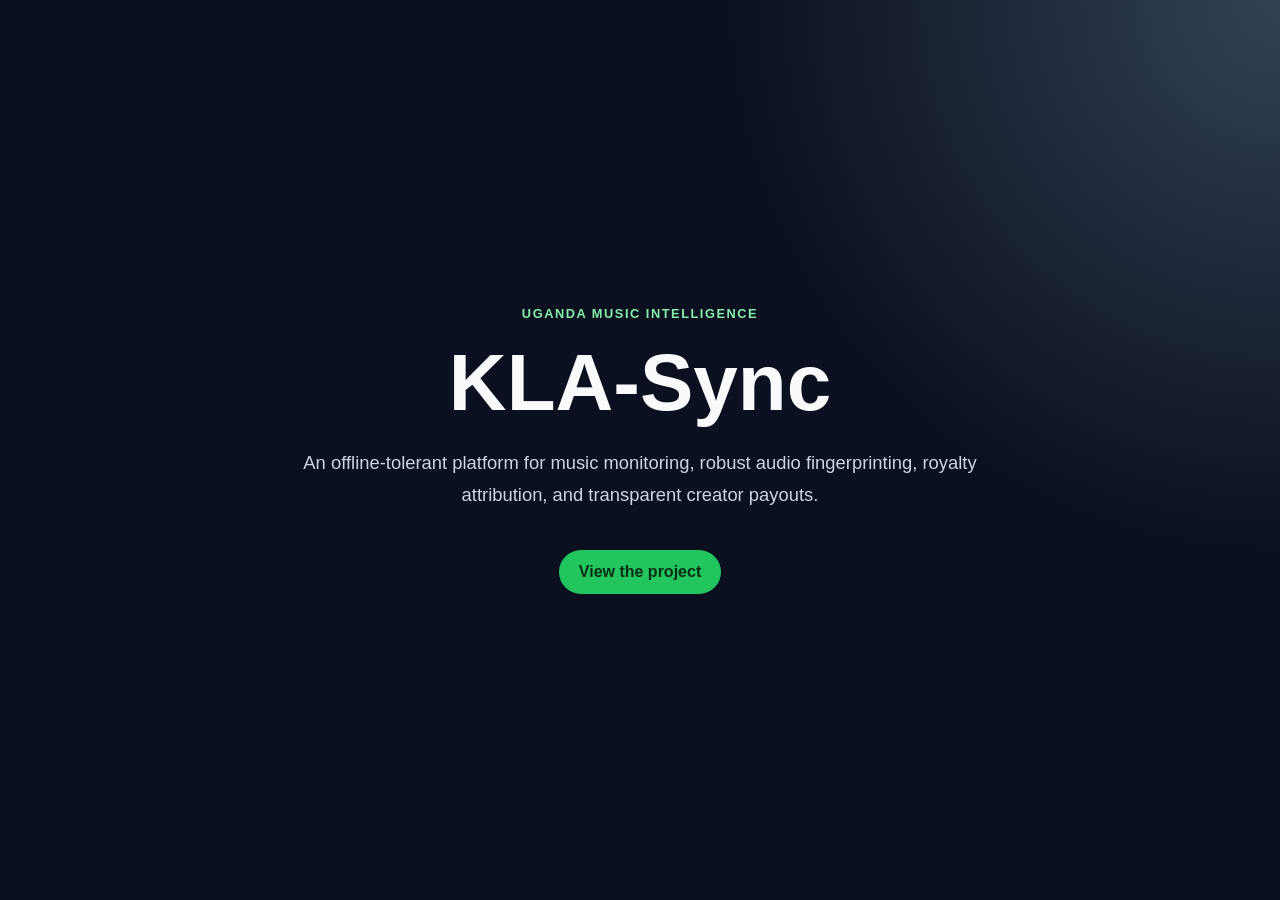
==== index.html @ d47ddc58 "Add initial HTML structure for KLA-Sync project" ====
<!doctype html>
<html lang="en">
<head>
  <meta charset="UTF-8" />
  <meta name="viewport" content="width=device-width, initial-scale=1.0" />
  <title>KLA-Sync — Uganda Music Monitoring</title>
  <style>
    :root {
      color-scheme: dark;
      font-family: Arial, sans-serif;
      background: #0b1020;
      color: #f8fafc;
    }

    body {
      margin: 0;
      min-height: 100vh;
      display: grid;
      place-items: center;
      background:
        radial-gradient(circle at top right, #334155 0, transparent 35%),
        #0b1020;
    }

    main {
      max-width: 760px;
      padding: 48px 28px;
      text-align: center;
    }

    .tag {
      color: #86efac;
      font-size: 0.8rem;
      font-weight: 700;
      letter-spacing: 0.12em;
      text-transform: uppercase;
    }

    h1 {
      margin: 16px 0;
      font-size: clamp(2.5rem, 9vw, 5rem);
    }

    p {
      color: #cbd5e1;
      font-size: 1.15rem;
      line-height: 1.7;
    }

    a {
      display: inline-block;
      margin-top: 22px;
      padding: 13px 20px;
      border-radius: 999px;
      background: #22c55e;
      color: #052e16;
      font-weight: 700;
      text-decoration: none;
    }
  </style>
</head>
<body>
  <main>
    <div class="tag">Uganda music intelligence</div>
    <h1>KLA-Sync</h1>
    <p>
      An offline-tolerant platform for music monitoring, robust audio
      fingerprinting, royalty attribution, and transparent creator payouts.
    </p>
    <a href="https://github.com/mikeo-ne/ugsync">View the project</a>
  </main>
</body>
</html>
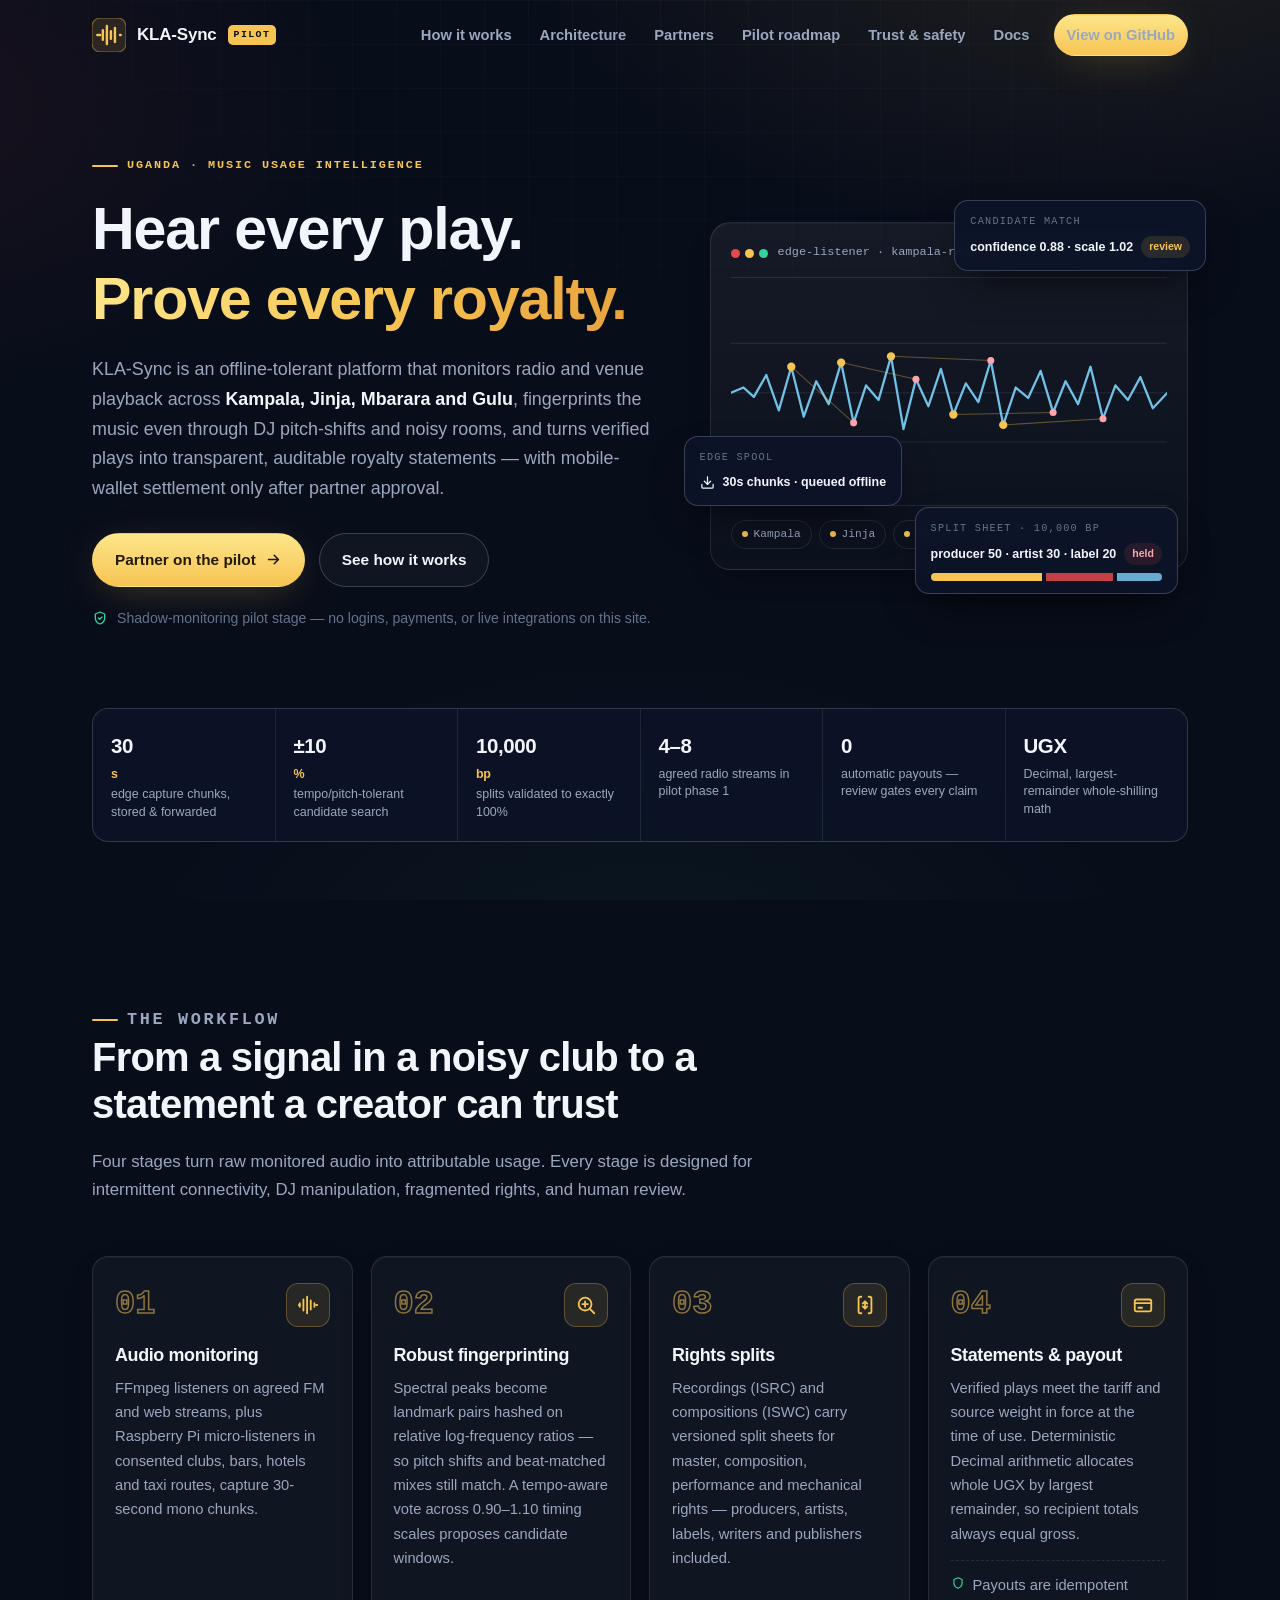
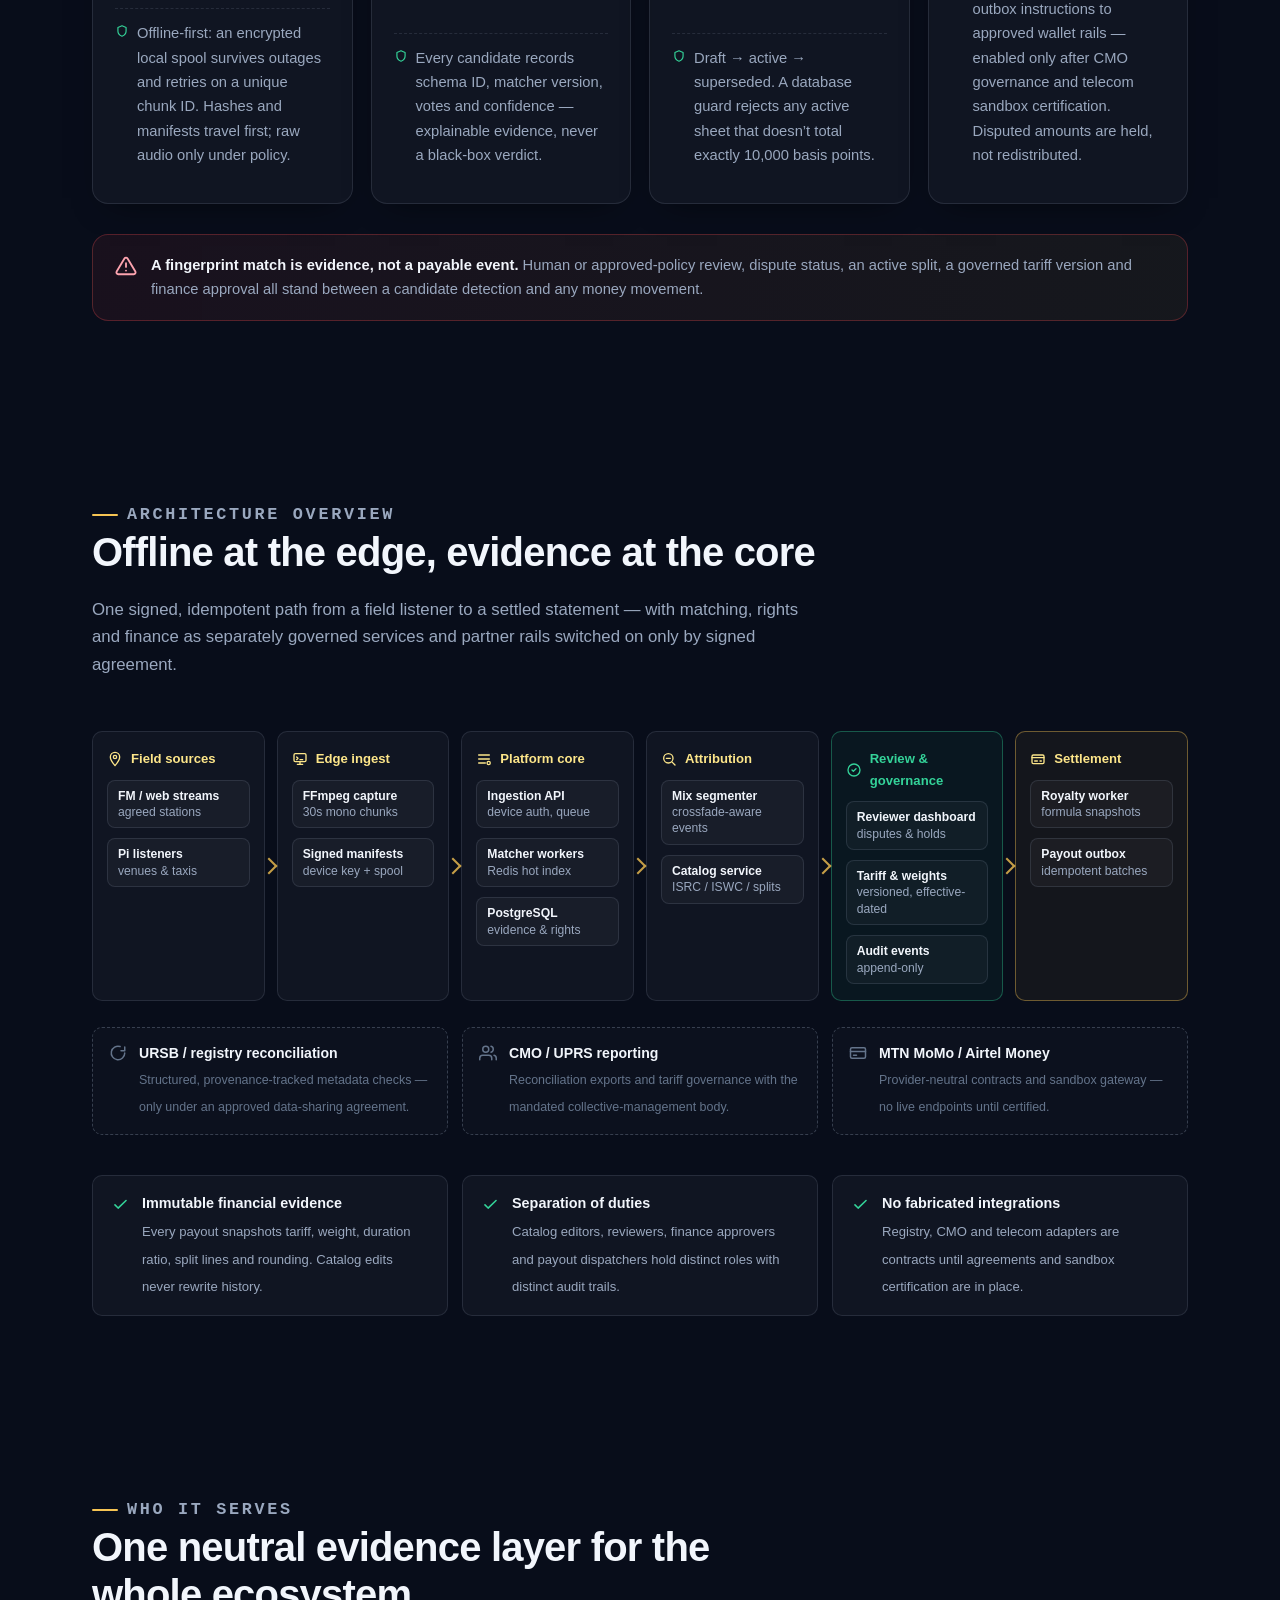
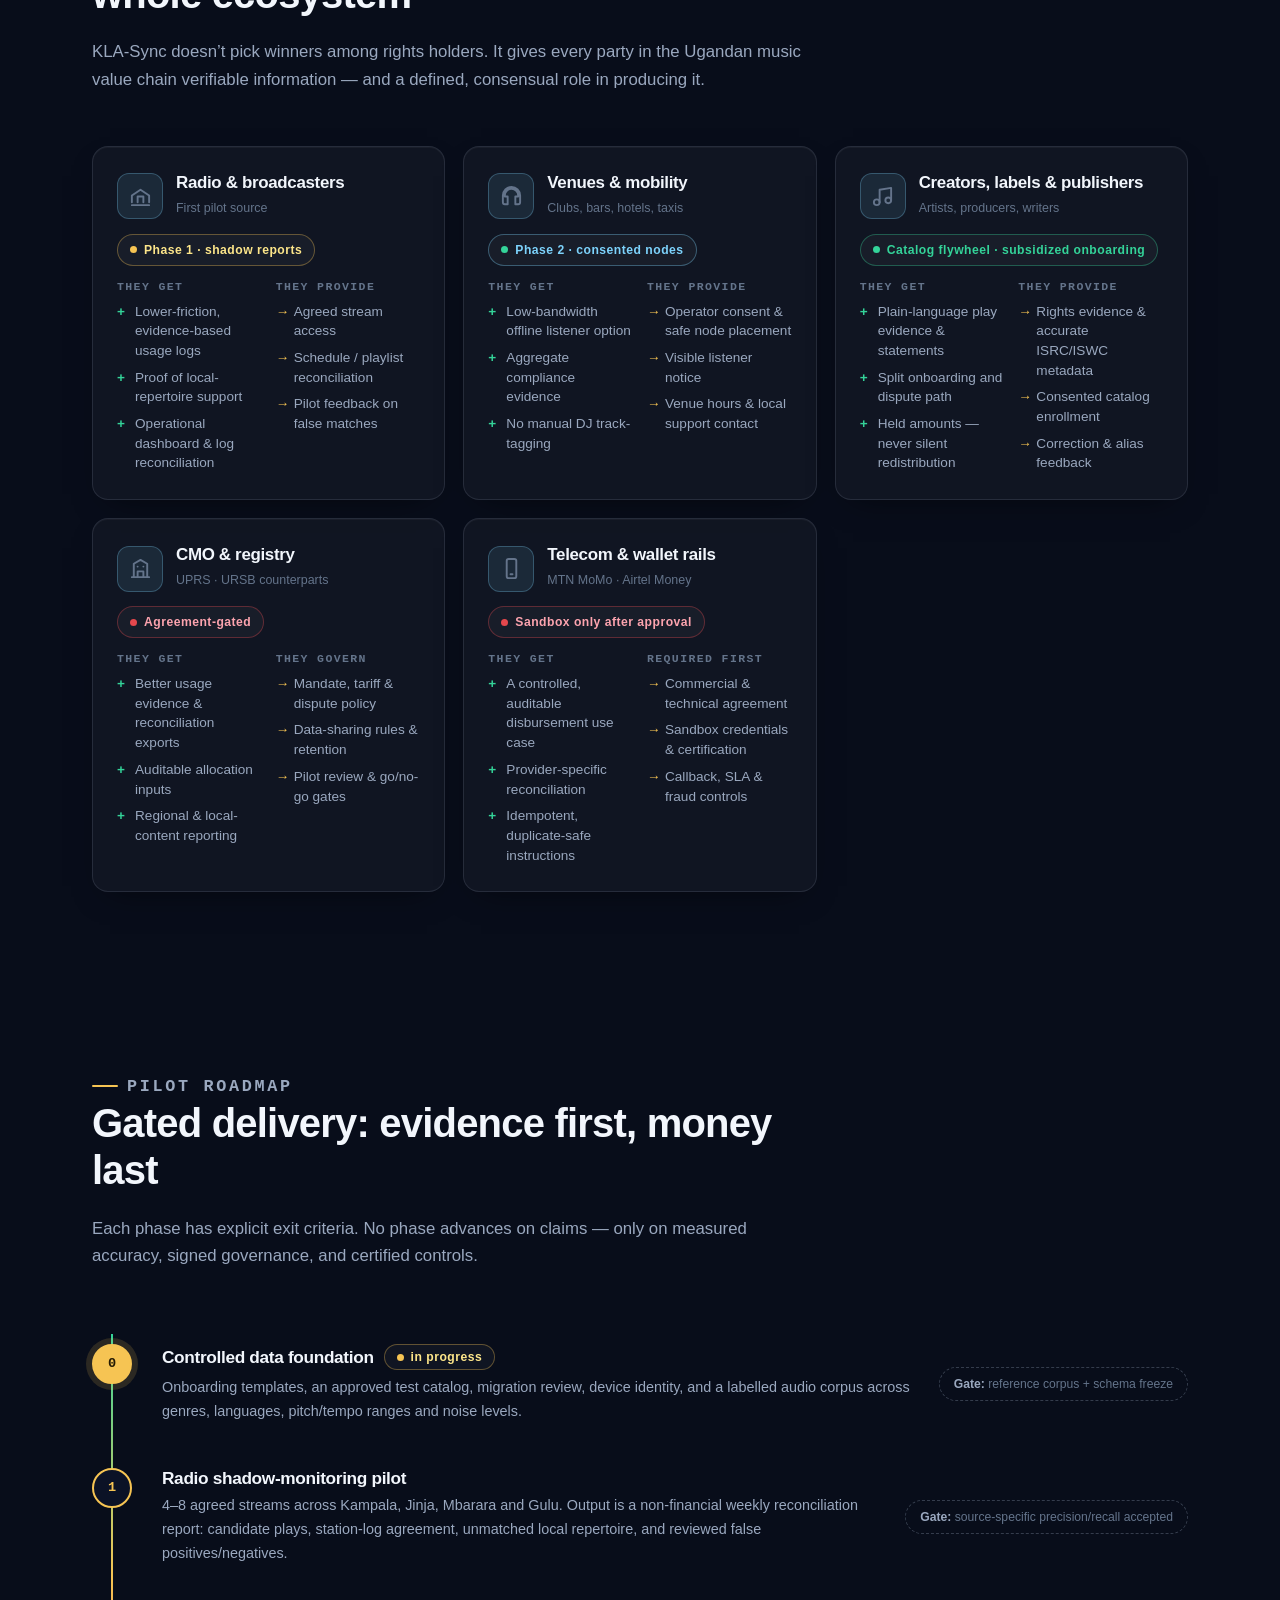
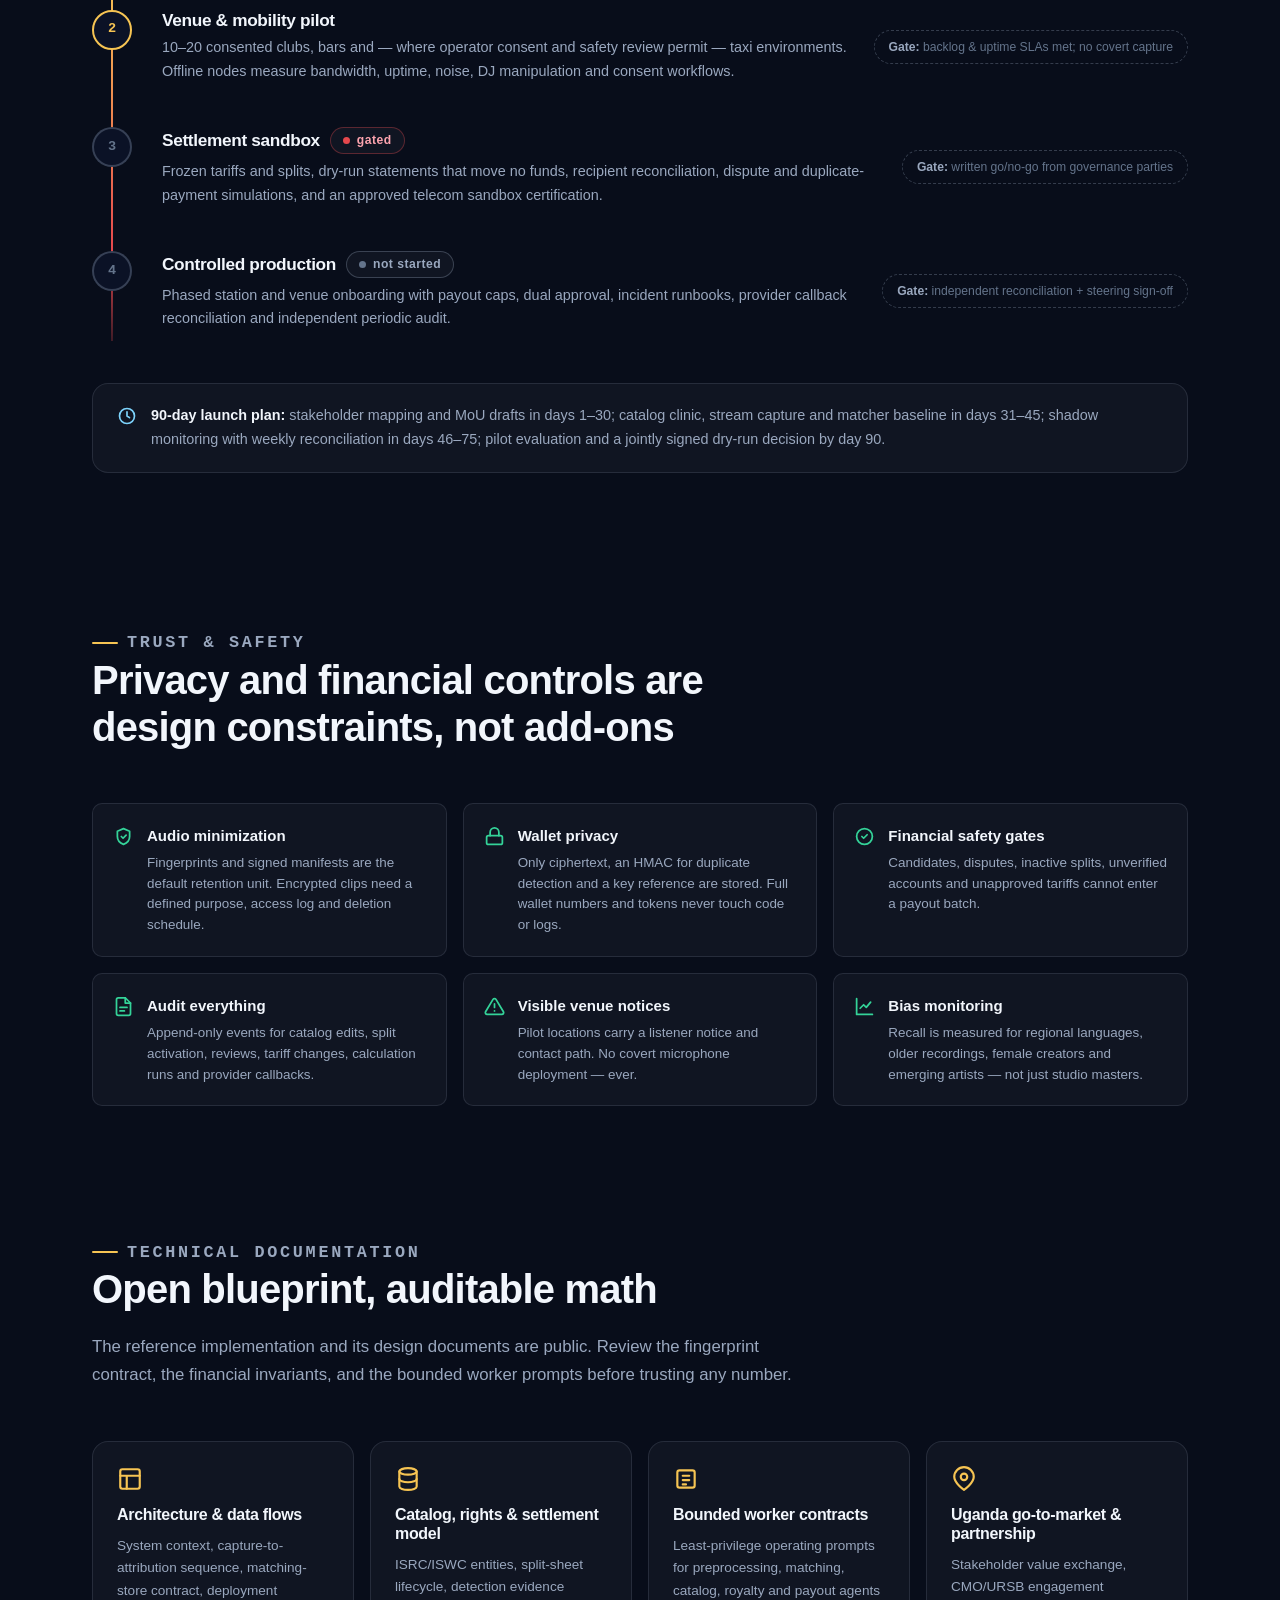
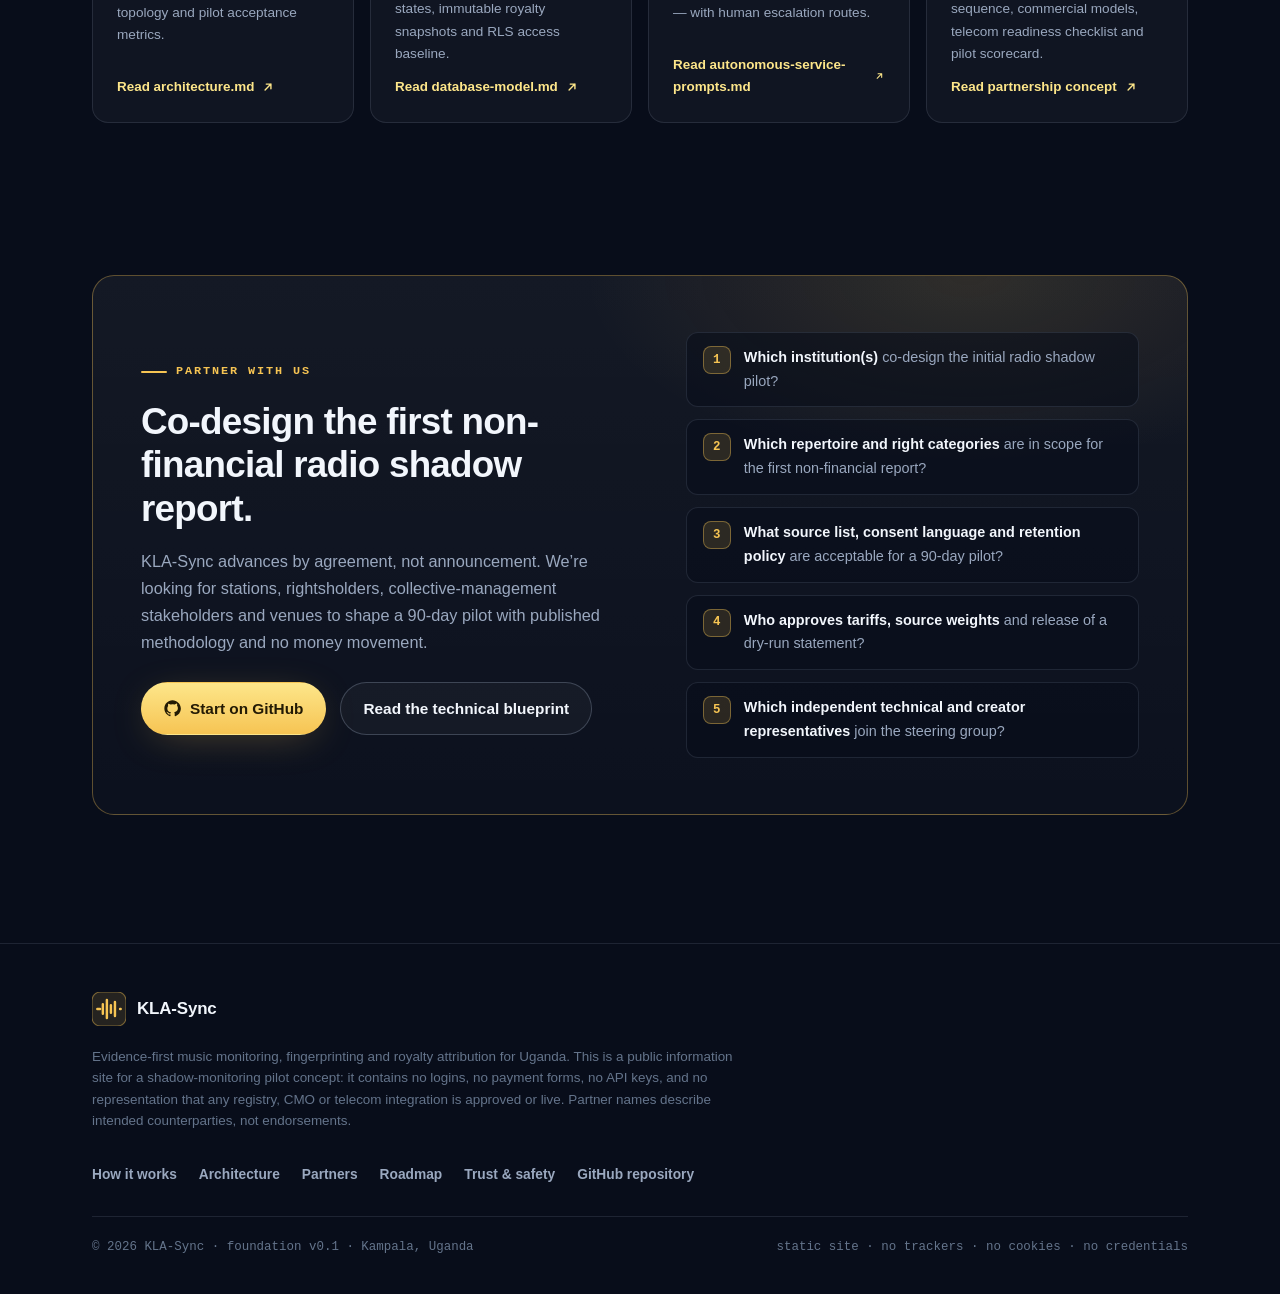
==== commit 6b571c49: "feat(site): polished KLA-Sync public landing site + hardened Pages workflow - Full responsive static" ====
--- a/index.html
+++ b/index.html
@@ -3,71 +3,847 @@
 <head>
   <meta charset="UTF-8" />
   <meta name="viewport" content="width=device-width, initial-scale=1.0" />
-  <title>KLA-Sync — Uganda Music Monitoring</title>
-  <style>
-    :root {
-      color-scheme: dark;
-      font-family: Arial, sans-serif;
-      background: #0b1020;
-      color: #f8fafc;
-    }
-
-    body {
-      margin: 0;
-      min-height: 100vh;
-      display: grid;
-      place-items: center;
-      background:
-        radial-gradient(circle at top right, #334155 0, transparent 35%),
-        #0b1020;
-    }
-
-    main {
-      max-width: 760px;
-      padding: 48px 28px;
-      text-align: center;
-    }
-
-    .tag {
-      color: #86efac;
-      font-size: 0.8rem;
-      font-weight: 700;
-      letter-spacing: 0.12em;
-      text-transform: uppercase;
-    }
-
-    h1 {
-      margin: 16px 0;
-      font-size: clamp(2.5rem, 9vw, 5rem);
-    }
-
-    p {
-      color: #cbd5e1;
-      font-size: 1.15rem;
-      line-height: 1.7;
-    }
-
-    a {
-      display: inline-block;
-      margin-top: 22px;
-      padding: 13px 20px;
-      border-radius: 999px;
-      background: #22c55e;
-      color: #052e16;
-      font-weight: 700;
-      text-decoration: none;
-    }
-  </style>
+  <title>KLA-Sync — Evidence-first music monitoring & royalty attribution for Uganda</title>
+  <meta
+    name="description"
+    content="KLA-Sync turns monitored radio and venue playback in Uganda into auditable evidence: robust audio fingerprinting, reviewed match decisions, versioned rights splits, and transparent royalty statements. Shadow-monitoring pilot stage — no automatic payouts."
+  />
+  <meta name="theme-color" content="#080d1a" />
+
+  <!-- Open Graph -->
+  <meta property="og:type" content="website" />
+  <meta property="og:title" content="KLA-Sync — Evidence-first music monitoring for Uganda" />
+  <meta
+    property="og:description"
+    content="Offline-tolerant audio monitoring, robust fingerprinting, rights splits, and auditable royalty statements — built for Kampala, Jinja, Mbarara and Gulu."
+  />
+  <meta property="og:locale" content="en_UG" />
+  <meta name="twitter:card" content="summary_large_image" />
+
+  <link rel="stylesheet" href="assets/css/styles.css" />
+  <link
+    rel="icon"
+    href="data:image/svg+xml,%3Csvg xmlns='http://www.w3.org/2000/svg' viewBox='0 0 32 32'%3E%3Crect width='32' height='32' rx='7' fill='%23080d1a'/%3E%3Cpath d='M5 16h3M10 11v10M14 7v18M18 12v8M22 9v14M27 16h0' stroke='%23f6c453' stroke-width='2.4' stroke-linecap='round'/%3E%3C/svg%3E"
+  />
 </head>
 <body>
-  <main>
-    <div class="tag">Uganda music intelligence</div>
-    <h1>KLA-Sync</h1>
-    <p>
-      An offline-tolerant platform for music monitoring, robust audio
-      fingerprinting, royalty attribution, and transparent creator payouts.
-    </p>
-    <a href="https://github.com/mikeo-ne/ugsync">View the project</a>
+
+  <!-- ============================== NAV ============================== -->
+  <header class="nav" id="topnav">
+    <div class="nav-inner">
+      <a class="brand" href="#top" aria-label="KLA-Sync home">
+        <svg class="brand-mark" viewBox="0 0 32 32" aria-hidden="true">
+          <rect width="32" height="32" rx="8" fill="rgba(246,196,83,0.12)" stroke="rgba(246,196,83,0.45)" />
+          <path d="M5 16h2.6M10.2 11.5v9M14 7.5v17M17.8 12.5v7M21.6 9.5v13M26.4 16h.6"
+                stroke="#f6c453" stroke-width="2.3" stroke-linecap="round" fill="none" />
+        </svg>
+        KLA-Sync
+        <span class="brand-tag">pilot</span>
+      </a>
+
+      <nav class="nav-links" id="navLinks" aria-label="Primary">
+        <a href="#how-it-works">How it works</a>
+        <a href="#architecture">Architecture</a>
+        <a href="#stakeholders">Partners</a>
+        <a href="#roadmap">Pilot roadmap</a>
+        <a href="#trust">Trust &amp; safety</a>
+        <a href="#docs">Docs</a>
+        <a class="btn btn-primary btn-sm nav-cta"
+           href="https://github.com/mikeo-ne/ugsync"
+           target="_blank" rel="noopener">View on GitHub</a>
+      </nav>
+
+      <button class="nav-toggle" id="navToggle" aria-label="Toggle menu" aria-expanded="false" aria-controls="navLinks">
+        <svg viewBox="0 0 24 24" fill="none" stroke="currentColor" stroke-width="2" stroke-linecap="round">
+          <path d="M4 7h16M4 12h16M4 17h16" />
+        </svg>
+      </button>
+    </div>
+  </header>
+
+  <main id="top">
+
+    <!-- ============================== HERO ============================== -->
+    <section class="hero">
+      <div class="wrap">
+        <div class="hero-grid">
+          <div>
+            <p class="eyebrow reveal">Uganda · Music usage intelligence</p>
+            <h1 class="reveal" data-delay="1">
+              Hear every play.<br />
+              <span class="accent">Prove every royalty.</span>
+            </h1>
+            <p class="hero-lede reveal" data-delay="2">
+              KLA-Sync is an offline-tolerant platform that monitors radio and
+              venue playback across <strong>Kampala, Jinja, Mbarara and Gulu</strong>,
+              fingerprints the music even through DJ pitch-shifts and noisy rooms,
+              and turns verified plays into transparent, auditable royalty
+              statements — with mobile-wallet settlement only after partner
+              approval.
+            </p>
+            <div class="hero-actions reveal" data-delay="3">
+              <a class="btn btn-primary" href="#partnership">
+                Partner on the pilot
+                <svg viewBox="0 0 24 24" fill="none" stroke="currentColor" stroke-width="2.2" stroke-linecap="round" stroke-linejoin="round"><path d="M5 12h14M13 6l6 6-6 6"/></svg>
+              </a>
+              <a class="btn btn-ghost" href="#how-it-works">See how it works</a>
+            </div>
+            <p class="hero-note reveal" data-delay="4">
+              <svg viewBox="0 0 24 24" fill="none" stroke="currentColor" stroke-width="2" stroke-linecap="round" stroke-linejoin="round"><path d="M12 3l7 3v6c0 4.4-3 7.5-7 9-4-1.5-7-4.6-7-9V6l7-3z"/><path d="M9.5 12l2 2 3.5-3.5"/></svg>
+              Shadow-monitoring pilot stage — no logins, payments, or live
+              integrations on this site.
+            </p>
+          </div>
+
+          <div class="hero-visual reveal" data-delay="2">
+            <div class="visual-panel">
+              <div class="visual-head">
+                <span class="dots"><i></i><i></i><i></i></span>
+                <span>edge-listener · kampala-radio-01</span>
+                <span class="live">listening</span>
+              </div>
+
+              <svg class="waveform" viewBox="0 0 420 190" role="img"
+                   aria-label="Audio waveform with fingerprint landmark pairs">
+                <!-- grid -->
+                <path class="grid-line" d="M0 47.5H420M0 95H420M0 142.5H420" />
+                <!-- waveform -->
+                <path class="wave"
+                  d="M0 95 L12 90 L22 99 L34 78 L46 112 L58 70 L70 118 L82 84 L94 106 L106 66 L118 124 L130 88 L142 102 L154 60 L166 130 L178 82 L190 108 L202 72 L214 116 L226 86 L238 104 L250 64 L262 126 L274 90 L286 100 L298 74 L310 114 L322 84 L334 106 L346 70 L358 120 L370 88 L382 102 L394 80 L406 110 L420 95" />
+                <!-- landmark links -->
+                <path class="landmark-line" d="M58 70 L118 124" />
+                <path class="landmark-line" d="M106 66 L178 82" />
+                <path class="landmark-line" d="M154 60 L250 64" />
+                <path class="landmark-line" d="M214 116 L310 114" />
+                <path class="landmark-line" d="M262 126 L358 120" />
+                <!-- anchors (yellow) & targets (red) -->
+                <circle class="anchor" cx="58" cy="70" r="4" />
+                <circle class="target" cx="118" cy="124" r="3.4" />
+                <circle class="anchor" cx="106" cy="66" r="4" />
+                <circle class="target" cx="178" cy="82" r="3.4" />
+                <circle class="anchor" cx="154" cy="60" r="4" />
+                <circle class="target" cx="250" cy="64" r="3.4" />
+                <circle class="anchor" cx="214" cy="116" r="4" />
+                <circle class="target" cx="310" cy="114" r="3.4" />
+                <circle class="anchor" cx="262" cy="126" r="4" />
+                <circle class="target" cx="358" cy="120" r="3.4" />
+              </svg>
+
+              <div class="visual-cities">
+                <span class="city-chip">Kampala</span>
+                <span class="city-chip">Jinja</span>
+                <span class="city-chip">Mbarara</span>
+                <span class="city-chip">Gulu</span>
+              </div>
+            </div>
+
+            <div class="float-card fc-1">
+              <div class="fc-label">Candidate match</div>
+              <div class="fc-row">
+                confidence 0.88 · scale 1.02
+                <span class="fc-status candidate">review</span>
+              </div>
+            </div>
+
+            <div class="float-card fc-2">
+              <div class="fc-label">Edge spool</div>
+              <div class="fc-row">
+                <svg width="15" height="15" viewBox="0 0 24 24" fill="none" stroke="currentColor" stroke-width="2" stroke-linecap="round" stroke-linejoin="round"><path d="M21 15v4a2 2 0 0 1-2 2H5a2 2 0 0 1-2-2v-4"/><path d="M7 10l5 5 5-5"/><path d="M12 15V3"/></svg>
+                30s chunks · queued offline
+              </div>
+            </div>
+
+            <div class="float-card fc-3">
+              <div class="fc-label">Split sheet · 10,000 bp</div>
+              <div class="fc-row">
+                producer 50 · artist 30 · label 20
+                <span class="fc-status held">held</span>
+              </div>
+              <div class="fc-split-bars"><i></i><i></i><i></i></div>
+            </div>
+          </div>
+        </div>
+
+        <div class="stats reveal">
+          <div class="stat"><b>30<span class="unit">s</span></b><span>edge capture chunks, stored &amp; forwarded</span></div>
+          <div class="stat"><b>±10<span class="unit">%</span></b><span>tempo/pitch-tolerant candidate search</span></div>
+          <div class="stat"><b>10,000<span class="unit">bp</span></b><span>splits validated to exactly 100%</span></div>
+          <div class="stat"><b>4–8</b><span>agreed radio streams in pilot phase 1</span></div>
+          <div class="stat"><b>0</b><span>automatic payouts — review gates every claim</span></div>
+          <div class="stat"><b>UGX</b><span>Decimal, largest-remainder whole-shilling math</span></div>
+        </div>
+      </div>
+    </section>
+
+    <!-- ============================== HOW IT WORKS ============================== -->
+    <section id="how-it-works">
+      <div class="wrap">
+        <div class="section-head reveal">
+          <p class="eyebrow">The workflow</p>
+          <h2>From a signal in a noisy club to a statement a creator can trust</h2>
+          <p>
+            Four stages turn raw monitored audio into attributable usage. Every
+            stage is designed for intermittent connectivity, DJ manipulation,
+            fragmented rights, and human review.
+          </p>
+        </div>
+
+        <div class="steps">
+          <article class="step-card reveal">
+            <div class="step-top">
+              <span class="step-num">01</span>
+              <span class="step-icon">
+                <svg viewBox="0 0 24 24" fill="none" stroke="currentColor" stroke-width="2" stroke-linecap="round" stroke-linejoin="round"><path d="M3 10v4M7 6v12M11 3v18M15 7v10M19 10v4M22 12h-1"/><path d="M2 12h1"/></svg>
+              </span>
+            </div>
+            <h3>Audio monitoring</h3>
+            <p>
+              FFmpeg listeners on agreed FM and web streams, plus Raspberry Pi
+              micro-listeners in consented clubs, bars, hotels and taxi routes,
+              capture 30-second mono chunks.
+            </p>
+            <p class="step-guard">
+              <svg viewBox="0 0 24 24" fill="none" stroke="currentColor" stroke-width="2" stroke-linecap="round" stroke-linejoin="round"><path d="M12 3l7 3v6c0 4.4-3 7.5-7 9-4-1.5-7-4.6-7-9V6l7-3z"/></svg>
+              Offline-first: an encrypted local spool survives outages and
+              retries on a unique chunk ID. Hashes and manifests travel first;
+              raw audio only under policy.
+            </p>
+          </article>
+
+          <article class="step-card reveal" data-delay="1">
+            <div class="step-top">
+              <span class="step-num">02</span>
+              <span class="step-icon">
+                <svg viewBox="0 0 24 24" fill="none" stroke="currentColor" stroke-width="2" stroke-linecap="round" stroke-linejoin="round"><circle cx="11" cy="11" r="7"/><path d="M21 21l-4.3-4.3"/><path d="M8 11h6M11 8v6"/></svg>
+              </span>
+            </div>
+            <h3>Robust fingerprinting</h3>
+            <p>
+              Spectral peaks become landmark pairs hashed on relative
+              log-frequency ratios — so pitch shifts and beat-matched mixes
+              still match. A tempo-aware vote across 0.90–1.10 timing scales
+              proposes candidate windows.
+            </p>
+            <p class="step-guard">
+              <svg viewBox="0 0 24 24" fill="none" stroke="currentColor" stroke-width="2" stroke-linecap="round" stroke-linejoin="round"><path d="M12 3l7 3v6c0 4.4-3 7.5-7 9-4-1.5-7-4.6-7-9V6l7-3z"/></svg>
+              Every candidate records schema ID, matcher version, votes and
+              confidence — explainable evidence, never a black-box verdict.
+            </p>
+          </article>
+
+          <article class="step-card reveal" data-delay="2">
+            <div class="step-top">
+              <span class="step-num">03</span>
+              <span class="step-icon">
+                <svg viewBox="0 0 24 24" fill="none" stroke="currentColor" stroke-width="2" stroke-linecap="round" stroke-linejoin="round"><path d="M8 3H7a2 2 0 0 0-2 2v14a2 2 0 0 0 2 2h1"/><path d="M16 3h1a2 2 0 0 1 2 2v14a2 2 0 0 1-2 2h-1"/><path d="M12 8v8M9.5 10.5l2.5-2.5 2.5 2.5M9.5 13.5l2.5 2.5 2.5-2.5"/></svg>
+              </span>
+            </div>
+            <h3>Rights splits</h3>
+            <p>
+              Recordings (ISRC) and compositions (ISWC) carry versioned split
+              sheets for master, composition, performance and mechanical rights —
+              producers, artists, labels, writers and publishers included.
+            </p>
+            <p class="step-guard">
+              <svg viewBox="0 0 24 24" fill="none" stroke="currentColor" stroke-width="2" stroke-linecap="round" stroke-linejoin="round"><path d="M12 3l7 3v6c0 4.4-3 7.5-7 9-4-1.5-7-4.6-7-9V6l7-3z"/></svg>
+              Draft → active → superseded. A database guard rejects any active
+              sheet that doesn’t total exactly 10,000 basis points.
+            </p>
+          </article>
+
+          <article class="step-card reveal" data-delay="3">
+            <div class="step-top">
+              <span class="step-num">04</span>
+              <span class="step-icon">
+                <svg viewBox="0 0 24 24" fill="none" stroke="currentColor" stroke-width="2" stroke-linecap="round" stroke-linejoin="round"><rect x="3" y="6" width="18" height="13" rx="2"/><path d="M3 10h18"/><path d="M7 15h4"/></svg>
+              </span>
+            </div>
+            <h3>Statements &amp; payout</h3>
+            <p>
+              Verified plays meet the tariff and source weight in force at the
+              time of use. Deterministic Decimal arithmetic allocates whole UGX
+              by largest remainder, so recipient totals always equal gross.
+            </p>
+            <p class="step-guard">
+              <svg viewBox="0 0 24 24" fill="none" stroke="currentColor" stroke-width="2" stroke-linecap="round" stroke-linejoin="round"><path d="M12 3l7 3v6c0 4.4-3 7.5-7 9-4-1.5-7-4.6-7-9V6l7-3z"/></svg>
+              Payouts are idempotent outbox instructions to approved wallet
+              rails — enabled only after CMO governance and telecom sandbox
+              certification. Disputed amounts are held, not redistributed.
+            </p>
+          </article>
+        </div>
+
+        <div class="evidence-banner reveal">
+          <svg viewBox="0 0 24 24" fill="none" stroke="currentColor" stroke-width="2" stroke-linecap="round" stroke-linejoin="round"><path d="M12 9v4M12 17h.01"/><path d="M10.3 3.9 1.8 18a2 2 0 0 0 1.7 3h17a2 2 0 0 0 1.7-3L13.7 3.9a2 2 0 0 0-3.4 0z"/></svg>
+          <p>
+            <strong>A fingerprint match is evidence, not a payable event.</strong>
+            Human or approved-policy review, dispute status, an active split,
+            a governed tariff version and finance approval all stand between a
+            candidate detection and any money movement.
+          </p>
+        </div>
+      </div>
+    </section>
+
+    <!-- ============================== ARCHITECTURE ============================== -->
+    <section id="architecture">
+      <div class="wrap">
+        <div class="section-head reveal">
+          <p class="eyebrow">Architecture overview</p>
+          <h2>Offline at the edge, evidence at the core</h2>
+          <p>
+            One signed, idempotent path from a field listener to a settled
+            statement — with matching, rights and finance as separately governed
+            services and partner rails switched on only by signed agreement.
+          </p>
+        </div>
+
+        <div class="arch-flow reveal">
+          <div class="arch-stage">
+            <div class="arch-stage-head">
+              <svg viewBox="0 0 24 24" fill="none" stroke="currentColor" stroke-width="2" stroke-linecap="round" stroke-linejoin="round"><path d="M12 2a7 7 0 0 0-7 7c0 5 7 13 7 13s7-8 7-13a7 7 0 0 0-7-7z"/><circle cx="12" cy="9" r="2.5"/></svg>
+              Field sources
+            </div>
+            <div class="arch-node"><strong>FM / web streams</strong><br />agreed stations</div>
+            <div class="arch-node"><strong>Pi listeners</strong><br />venues &amp; taxis</div>
+          </div>
+
+          <div class="arch-stage">
+            <div class="arch-stage-head">
+              <svg viewBox="0 0 24 24" fill="none" stroke="currentColor" stroke-width="2" stroke-linecap="round" stroke-linejoin="round"><rect x="3" y="4" width="18" height="12" rx="2"/><path d="M8 20h8M12 16v4"/><path d="M7 9l2 2-2 2M12 13h4"/></svg>
+              Edge ingest
+            </div>
+            <div class="arch-node"><strong>FFmpeg capture</strong><br />30s mono chunks</div>
+            <div class="arch-node"><strong>Signed manifests</strong><br />device key + spool</div>
+          </div>
+
+          <div class="arch-stage">
+            <div class="arch-stage-head">
+              <svg viewBox="0 0 24 24" fill="none" stroke="currentColor" stroke-width="2" stroke-linecap="round" stroke-linejoin="round"><path d="M4 6h16M4 12h16M4 18h10"/><circle cx="19" cy="18" r="2.4"/></svg>
+              Platform core
+            </div>
+            <div class="arch-node"><strong>Ingestion API</strong><br />device auth, queue</div>
+            <div class="arch-node"><strong>Matcher workers</strong><br />Redis hot index</div>
+            <div class="arch-node"><strong>PostgreSQL</strong><br />evidence &amp; rights</div>
+          </div>
+
+          <div class="arch-stage">
+            <div class="arch-stage-head">
+              <svg viewBox="0 0 24 24" fill="none" stroke="currentColor" stroke-width="2" stroke-linecap="round" stroke-linejoin="round"><path d="M21 21l-4.3-4.3"/><circle cx="11" cy="11" r="7"/><path d="M8 11h6"/></svg>
+              Attribution
+            </div>
+            <div class="arch-node"><strong>Mix segmenter</strong><br />crossfade-aware events</div>
+            <div class="arch-node"><strong>Catalog service</strong><br />ISRC / ISWC / splits</div>
+          </div>
+
+          <div class="arch-stage gate">
+            <div class="arch-stage-head">
+              <svg viewBox="0 0 24 24" fill="none" stroke="currentColor" stroke-width="2" stroke-linecap="round" stroke-linejoin="round"><path d="M9 12l2 2 4-4"/><circle cx="12" cy="12" r="9"/></svg>
+              Review &amp; governance
+            </div>
+            <div class="arch-node"><strong>Reviewer dashboard</strong><br />disputes &amp; holds</div>
+            <div class="arch-node"><strong>Tariff &amp; weights</strong><br />versioned, effective-dated</div>
+            <div class="arch-node"><strong>Audit events</strong><br />append-only</div>
+          </div>
+
+          <div class="arch-stage settle">
+            <div class="arch-stage-head">
+              <svg viewBox="0 0 24 24" fill="none" stroke="currentColor" stroke-width="2" stroke-linecap="round" stroke-linejoin="round"><rect x="3" y="6" width="18" height="13" rx="2"/><path d="M3 10h18"/><path d="M7 15h4M15 15h2"/></svg>
+              Settlement
+            </div>
+            <div class="arch-node"><strong>Royalty worker</strong><br />formula snapshots</div>
+            <div class="arch-node"><strong>Payout outbox</strong><br />idempotent batches</div>
+          </div>
+        </div>
+
+        <div class="arch-partners reveal">
+          <div class="partner-rail">
+            <svg viewBox="0 0 24 24" fill="none" stroke="currentColor" stroke-width="2" stroke-linecap="round" stroke-linejoin="round"><path d="M21 12a9 9 0 1 1-6.2-8.6"/><path d="M21 4v5h-5"/></svg>
+            <div>
+              <b>URSB / registry reconciliation</b>
+              <span>Structured, provenance-tracked metadata checks — only under an approved data-sharing agreement.</span>
+            </div>
+          </div>
+          <div class="partner-rail">
+            <svg viewBox="0 0 24 24" fill="none" stroke="currentColor" stroke-width="2" stroke-linecap="round" stroke-linejoin="round"><path d="M17 21v-2a4 4 0 0 0-4-4H5a4 4 0 0 0-4 4v2"/><circle cx="9" cy="7" r="4"/><path d="M23 21v-2a4 4 0 0 0-3-3.87M16 3.13a4 4 0 0 1 0 7.75"/></svg>
+            <div>
+              <b>CMO / UPRS reporting</b>
+              <span>Reconciliation exports and tariff governance with the mandated collective-management body.</span>
+            </div>
+          </div>
+          <div class="partner-rail">
+            <svg viewBox="0 0 24 24" fill="none" stroke="currentColor" stroke-width="2" stroke-linecap="round" stroke-linejoin="round"><rect x="2" y="5" width="20" height="14" rx="2"/><path d="M2 10h20"/><path d="M6 15h4"/></svg>
+            <div>
+              <b>MTN MoMo / Airtel Money</b>
+              <span>Provider-neutral contracts and sandbox gateway — no live endpoints until certified.</span>
+            </div>
+          </div>
+        </div>
+
+        <div class="principles reveal">
+          <div class="principle">
+            <svg viewBox="0 0 24 24" fill="none" stroke="currentColor" stroke-width="2" stroke-linecap="round" stroke-linejoin="round"><path d="M5 12.5l4 4L19 7"/></svg>
+            <div><b>Immutable financial evidence</b><span>Every payout snapshots tariff, weight, duration ratio, split lines and rounding. Catalog edits never rewrite history.</span></div>
+          </div>
+          <div class="principle">
+            <svg viewBox="0 0 24 24" fill="none" stroke="currentColor" stroke-width="2" stroke-linecap="round" stroke-linejoin="round"><path d="M5 12.5l4 4L19 7"/></svg>
+            <div><b>Separation of duties</b><span>Catalog editors, reviewers, finance approvers and payout dispatchers hold distinct roles with distinct audit trails.</span></div>
+          </div>
+          <div class="principle">
+            <svg viewBox="0 0 24 24" fill="none" stroke="currentColor" stroke-width="2" stroke-linecap="round" stroke-linejoin="round"><path d="M5 12.5l4 4L19 7"/></svg>
+            <div><b>No fabricated integrations</b><span>Registry, CMO and telecom adapters are contracts until agreements and sandbox certification are in place.</span></div>
+          </div>
+        </div>
+      </div>
+    </section>
+
+    <!-- ============================== STAKEHOLDERS ============================== -->
+    <section id="stakeholders">
+      <div class="wrap">
+        <div class="section-head reveal">
+          <p class="eyebrow">Who it serves</p>
+          <h2>One neutral evidence layer for the whole ecosystem</h2>
+          <p>
+            KLA-Sync doesn’t pick winners among rights holders. It gives every
+            party in the Ugandan music value chain verifiable information — and a
+            defined, consensual role in producing it.
+          </p>
+        </div>
+
+        <div class="stake-grid">
+          <article class="stake-card reveal">
+            <div class="stake-head">
+              <span class="stake-icon">
+                <svg viewBox="0 0 24 24" fill="none" stroke="currentColor" stroke-width="2" stroke-linecap="round" stroke-linejoin="round"><path d="M3 18v-7l9-6 9 6v7"/><path d="M9 18v-6h6v6"/><path d="M3 21h18"/></svg>
+              </span>
+              <div>
+                <h3>Radio &amp; broadcasters</h3>
+                <span>First pilot source</span>
+              </div>
+            </div>
+            <span class="badge amber"><span class="dot"></span>Phase 1 · shadow reports</span>
+            <div class="stake-cols">
+              <div class="stake-col gets">
+                <h4>They get</h4>
+                <ul>
+                  <li>Lower-friction, evidence-based usage logs</li>
+                  <li>Proof of local-repertoire support</li>
+                  <li>Operational dashboard &amp; log reconciliation</li>
+                </ul>
+              </div>
+              <div class="stake-col gives">
+                <h4>They provide</h4>
+                <ul>
+                  <li>Agreed stream access</li>
+                  <li>Schedule / playlist reconciliation</li>
+                  <li>Pilot feedback on false matches</li>
+                </ul>
+              </div>
+            </div>
+          </article>
+
+          <article class="stake-card reveal" data-delay="1">
+            <div class="stake-head">
+              <span class="stake-icon">
+                <svg viewBox="0 0 24 24" fill="none" stroke="currentColor" stroke-width="2" stroke-linecap="round" stroke-linejoin="round"><path d="M12 2a9 9 0 0 0-9 9v7a2 2 0 0 0 2 2h3v-8H5v-1a7 7 0 0 1 14 0v1h-3v8h3a2 2 0 0 0 2-2v-7a9 9 0 0 0-9-9z"/></svg>
+              </span>
+              <div>
+                <h3>Venues &amp; mobility</h3>
+                <span>Clubs, bars, hotels, taxis</span>
+              </div>
+            </div>
+            <span class="badge sky"><span class="dot"></span>Phase 2 · consented nodes</span>
+            <div class="stake-cols">
+              <div class="stake-col gets">
+                <h4>They get</h4>
+                <ul>
+                  <li>Low-bandwidth offline listener option</li>
+                  <li>Aggregate compliance evidence</li>
+                  <li>No manual DJ track-tagging</li>
+                </ul>
+              </div>
+              <div class="stake-col gives">
+                <h4>They provide</h4>
+                <ul>
+                  <li>Operator consent &amp; safe node placement</li>
+                  <li>Visible listener notice</li>
+                  <li>Venue hours &amp; local support contact</li>
+                </ul>
+              </div>
+            </div>
+          </article>
+
+          <article class="stake-card reveal" data-delay="2">
+            <div class="stake-head">
+              <span class="stake-icon">
+                <svg viewBox="0 0 24 24" fill="none" stroke="currentColor" stroke-width="2" stroke-linecap="round" stroke-linejoin="round"><path d="M9 18V5l12-2v13"/><circle cx="6" cy="18" r="3"/><circle cx="18" cy="16" r="3"/></svg>
+              </span>
+              <div>
+                <h3>Creators, labels &amp; publishers</h3>
+                <span>Artists, producers, writers</span>
+              </div>
+            </div>
+            <span class="badge green"><span class="dot"></span>Catalog flywheel · subsidized onboarding</span>
+            <div class="stake-cols">
+              <div class="stake-col gets">
+                <h4>They get</h4>
+                <ul>
+                  <li>Plain-language play evidence &amp; statements</li>
+                  <li>Split onboarding and dispute path</li>
+                  <li>Held amounts — never silent redistribution</li>
+                </ul>
+              </div>
+              <div class="stake-col gives">
+                <h4>They provide</h4>
+                <ul>
+                  <li>Rights evidence &amp; accurate ISRC/ISWC metadata</li>
+                  <li>Consented catalog enrollment</li>
+                  <li>Correction &amp; alias feedback</li>
+                </ul>
+              </div>
+            </div>
+          </article>
+
+          <article class="stake-card reveal">
+            <div class="stake-head">
+              <span class="stake-icon">
+                <svg viewBox="0 0 24 24" fill="none" stroke="currentColor" stroke-width="2" stroke-linecap="round" stroke-linejoin="round"><path d="M3 21h18"/><path d="M5 21V7l7-4 7 4v14"/><path d="M9 21v-6h6v6"/><path d="M9 10h.01M15 10h.01"/></svg>
+              </span>
+              <div>
+                <h3>CMO &amp; registry</h3>
+                <span>UPRS · URSB counterparts</span>
+              </div>
+            </div>
+            <span class="badge red"><span class="dot"></span>Agreement-gated</span>
+            <div class="stake-cols">
+              <div class="stake-col gets">
+                <h4>They get</h4>
+                <ul>
+                  <li>Better usage evidence &amp; reconciliation exports</li>
+                  <li>Auditable allocation inputs</li>
+                  <li>Regional &amp; local-content reporting</li>
+                </ul>
+              </div>
+              <div class="stake-col gives">
+                <h4>They govern</h4>
+                <ul>
+                  <li>Mandate, tariff &amp; dispute policy</li>
+                  <li>Data-sharing rules &amp; retention</li>
+                  <li>Pilot review &amp; go/no-go gates</li>
+                </ul>
+              </div>
+            </div>
+          </article>
+
+          <article class="stake-card reveal" data-delay="1">
+            <div class="stake-head">
+              <span class="stake-icon">
+                <svg viewBox="0 0 24 24" fill="none" stroke="currentColor" stroke-width="2" stroke-linecap="round" stroke-linejoin="round"><rect x="7" y="2" width="10" height="20" rx="2"/><path d="M11 18h2"/></svg>
+              </span>
+              <div>
+                <h3>Telecom &amp; wallet rails</h3>
+                <span>MTN MoMo · Airtel Money</span>
+              </div>
+            </div>
+            <span class="badge red"><span class="dot"></span>Sandbox only after approval</span>
+            <div class="stake-cols">
+              <div class="stake-col gets">
+                <h4>They get</h4>
+                <ul>
+                  <li>A controlled, auditable disbursement use case</li>
+                  <li>Provider-specific reconciliation</li>
+                  <li>Idempotent, duplicate-safe instructions</li>
+                </ul>
+              </div>
+              <div class="stake-col gives">
+                <h4>Required first</h4>
+                <ul>
+                  <li>Commercial &amp; technical agreement</li>
+                  <li>Sandbox credentials &amp; certification</li>
+                  <li>Callback, SLA &amp; fraud controls</li>
+                </ul>
+              </div>
+            </div>
+          </article>
+        </div>
+      </div>
+    </section>
+
+    <!-- ============================== ROADMAP ============================== -->
+    <section id="roadmap">
+      <div class="wrap">
+        <div class="section-head reveal">
+          <p class="eyebrow">Pilot roadmap</p>
+          <h2>Gated delivery: evidence first, money last</h2>
+          <p>
+            Each phase has explicit exit criteria. No phase advances on claims —
+            only on measured accuracy, signed governance, and certified controls.
+          </p>
+        </div>
+
+        <div class="timeline">
+          <div class="phase now reveal">
+            <div class="phase-dot">0</div>
+            <div class="phase-body">
+              <h3>Controlled data foundation
+                <span class="badge amber"><span class="dot"></span>in progress</span>
+              </h3>
+              <p>
+                Onboarding templates, an approved test catalog, migration review,
+                device identity, and a labelled audio corpus across genres,
+                languages, pitch/tempo ranges and noise levels.
+              </p>
+            </div>
+            <div class="phase-gate"><b>Gate:</b> reference corpus + schema freeze</div>
+          </div>
+
+          <div class="phase reveal">
+            <div class="phase-dot">1</div>
+            <div class="phase-body">
+              <h3>Radio shadow-monitoring pilot</h3>
+              <p>
+                4–8 agreed streams across Kampala, Jinja, Mbarara and Gulu.
+                Output is a non-financial weekly reconciliation report: candidate
+                plays, station-log agreement, unmatched local repertoire, and
+                reviewed false positives/negatives.
+              </p>
+            </div>
+            <div class="phase-gate"><b>Gate:</b> source-specific precision/recall accepted</div>
+          </div>
+
+          <div class="phase reveal">
+            <div class="phase-dot">2</div>
+            <div class="phase-body">
+              <h3>Venue &amp; mobility pilot</h3>
+              <p>
+                10–20 consented clubs, bars and — where operator consent and
+                safety review permit — taxi environments. Offline nodes measure
+                bandwidth, uptime, noise, DJ manipulation and consent workflows.
+              </p>
+            </div>
+            <div class="phase-gate"><b>Gate:</b> backlog &amp; uptime SLAs met; no covert capture</div>
+          </div>
+
+          <div class="phase locked reveal">
+            <div class="phase-dot">3</div>
+            <div class="phase-body">
+              <h3>Settlement sandbox
+                <span class="badge red"><span class="dot"></span>gated</span>
+              </h3>
+              <p>
+                Frozen tariffs and splits, dry-run statements that move no funds,
+                recipient reconciliation, dispute and duplicate-payment
+                simulations, and an approved telecom sandbox certification.
+              </p>
+            </div>
+            <div class="phase-gate"><b>Gate:</b> written go/no-go from governance parties</div>
+          </div>
+
+          <div class="phase locked reveal">
+            <div class="phase-dot">4</div>
+            <div class="phase-body">
+              <h3>Controlled production
+                <span class="badge neutral"><span class="dot"></span>not started</span>
+              </h3>
+              <p>
+                Phased station and venue onboarding with payout caps, dual
+                approval, incident runbooks, provider callback reconciliation and
+                independent periodic audit.
+              </p>
+            </div>
+            <div class="phase-gate"><b>Gate:</b> independent reconciliation + steering sign-off</div>
+          </div>
+        </div>
+
+        <div class="roadmap-note reveal">
+          <svg viewBox="0 0 24 24" fill="none" stroke="currentColor" stroke-width="2" stroke-linecap="round" stroke-linejoin="round"><circle cx="12" cy="12" r="9"/><path d="M12 7v5l3 2"/></svg>
+          <p>
+            <strong>90-day launch plan:</strong> stakeholder mapping and MoU
+            drafts in days 1–30; catalog clinic, stream capture and matcher
+            baseline in days 31–45; shadow monitoring with weekly reconciliation
+            in days 46–75; pilot evaluation and a jointly signed dry-run decision
+            by day 90.
+          </p>
+        </div>
+      </div>
+    </section>
+
+    <!-- ============================== TRUST ============================== -->
+    <section id="trust" class="tight">
+      <div class="wrap">
+        <div class="section-head reveal">
+          <p class="eyebrow">Trust &amp; safety</p>
+          <h2>Privacy and financial controls are design constraints, not add-ons</h2>
+        </div>
+
+        <div class="trust-grid">
+          <div class="trust-item reveal">
+            <svg viewBox="0 0 24 24" fill="none" stroke="currentColor" stroke-width="2" stroke-linecap="round" stroke-linejoin="round"><path d="M12 3l7 3v6c0 4.4-3 7.5-7 9-4-1.5-7-4.6-7-9V6l7-3z"/><path d="M9.5 12l2 2 3.5-3.5"/></svg>
+            <div><b>Audio minimization</b><p>Fingerprints and signed manifests are the default retention unit. Encrypted clips need a defined purpose, access log and deletion schedule.</p></div>
+          </div>
+          <div class="trust-item reveal" data-delay="1">
+            <svg viewBox="0 0 24 24" fill="none" stroke="currentColor" stroke-width="2" stroke-linecap="round" stroke-linejoin="round"><rect x="3" y="11" width="18" height="10" rx="2"/><path d="M7 11V7a5 5 0 0 1 10 0v4"/></svg>
+            <div><b>Wallet privacy</b><p>Only ciphertext, an HMAC for duplicate detection and a key reference are stored. Full wallet numbers and tokens never touch code or logs.</p></div>
+          </div>
+          <div class="trust-item reveal" data-delay="2">
+            <svg viewBox="0 0 24 24" fill="none" stroke="currentColor" stroke-width="2" stroke-linecap="round" stroke-linejoin="round"><path d="M9 12l2 2 4-4"/><circle cx="12" cy="12" r="9"/></svg>
+            <div><b>Financial safety gates</b><p>Candidates, disputes, inactive splits, unverified accounts and unapproved tariffs cannot enter a payout batch.</p></div>
+          </div>
+          <div class="trust-item reveal">
+            <svg viewBox="0 0 24 24" fill="none" stroke="currentColor" stroke-width="2" stroke-linecap="round" stroke-linejoin="round"><path d="M14 2H6a2 2 0 0 0-2 2v16a2 2 0 0 0 2 2h12a2 2 0 0 0 2-2V8z"/><path d="M14 2v6h6"/><path d="M8 13h8M8 17h5"/></svg>
+            <div><b>Audit everything</b><p>Append-only events for catalog edits, split activation, reviews, tariff changes, calculation runs and provider callbacks.</p></div>
+          </div>
+          <div class="trust-item reveal" data-delay="1">
+            <svg viewBox="0 0 24 24" fill="none" stroke="currentColor" stroke-width="2" stroke-linecap="round" stroke-linejoin="round"><path d="M12 9v4M12 17h.01"/><path d="M10.3 3.9 1.8 18a2 2 0 0 0 1.7 3h17a2 2 0 0 0 1.7-3L13.7 3.9a2 2 0 0 0-3.4 0z"/></svg>
+            <div><b>Visible venue notices</b><p>Pilot locations carry a listener notice and contact path. No covert microphone deployment — ever.</p></div>
+          </div>
+          <div class="trust-item reveal" data-delay="2">
+            <svg viewBox="0 0 24 24" fill="none" stroke="currentColor" stroke-width="2" stroke-linecap="round" stroke-linejoin="round"><path d="M3 3v18h18"/><path d="M7 14l4-4 3 3 5-6"/></svg>
+            <div><b>Bias monitoring</b><p>Recall is measured for regional languages, older recordings, female creators and emerging artists — not just studio masters.</p></div>
+          </div>
+        </div>
+      </div>
+    </section>
+
+    <!-- ============================== DOCS ============================== -->
+    <section id="docs" class="tight">
+      <div class="wrap">
+        <div class="section-head reveal">
+          <p class="eyebrow">Technical documentation</p>
+          <h2>Open blueprint, auditable math</h2>
+          <p>
+            The reference implementation and its design documents are public.
+            Review the fingerprint contract, the financial invariants, and the
+            bounded worker prompts before trusting any number.
+          </p>
+        </div>
+
+        <div class="docs-grid">
+          <a class="doc-card reveal"
+             href="https://github.com/mikeo-ne/ugsync/blob/main/docs/architecture.md"
+             target="_blank" rel="noopener">
+            <svg class="doc-icon" viewBox="0 0 24 24" fill="none" stroke="currentColor" stroke-width="2" stroke-linecap="round" stroke-linejoin="round"><rect x="3" y="3" width="18" height="18" rx="2"/><path d="M3 9h18M9 21V9"/></svg>
+            <h3>Architecture &amp; data flows</h3>
+            <p>System context, capture-to-attribution sequence, matching-store contract, deployment topology and pilot acceptance metrics.</p>
+            <span class="doc-link">Read architecture.md
+              <svg viewBox="0 0 24 24" fill="none" stroke="currentColor" stroke-width="2.4" stroke-linecap="round" stroke-linejoin="round"><path d="M7 17L17 7M9 7h8v8"/></svg>
+            </span>
+          </a>
+
+          <a class="doc-card reveal" data-delay="1"
+             href="https://github.com/mikeo-ne/ugsync/blob/main/docs/database-model.md"
+             target="_blank" rel="noopener">
+            <svg class="doc-icon" viewBox="0 0 24 24" fill="none" stroke="currentColor" stroke-width="2" stroke-linecap="round" stroke-linejoin="round"><ellipse cx="12" cy="5" rx="8" ry="3"/><path d="M4 5v14c0 1.7 3.6 3 8 3s8-1.3 8-3V5"/><path d="M4 12c0 1.7 3.6 3 8 3s8-1.3 8-3"/></svg>
+            <h3>Catalog, rights &amp; settlement model</h3>
+            <p>ISRC/ISWC entities, split-sheet lifecycle, detection evidence states, immutable royalty snapshots and RLS access baseline.</p>
+            <span class="doc-link">Read database-model.md
+              <svg viewBox="0 0 24 24" fill="none" stroke="currentColor" stroke-width="2.4" stroke-linecap="round" stroke-linejoin="round"><path d="M7 17L17 7M9 7h8v8"/></svg>
+            </span>
+          </a>
+
+          <a class="doc-card reveal" data-delay="2"
+             href="https://github.com/mikeo-ne/ugsync/blob/main/docs/autonomous-service-prompts.md"
+             target="_blank" rel="noopener">
+            <svg class="doc-icon" viewBox="0 0 24 24" fill="none" stroke="currentColor" stroke-width="2" stroke-linecap="round" stroke-linejoin="round"><rect x="4" y="4" width="16" height="16" rx="2"/><path d="M9 9h6M9 13h6M9 17h3"/></svg>
+            <h3>Bounded worker contracts</h3>
+            <p>Least-privilege operating prompts for preprocessing, matching, catalog, royalty and payout agents — with human escalation routes.</p>
+            <span class="doc-link">Read autonomous-service-prompts.md
+              <svg viewBox="0 0 24 24" fill="none" stroke="currentColor" stroke-width="2.4" stroke-linecap="round" stroke-linejoin="round"><path d="M7 17L17 7M9 7h8v8"/></svg>
+            </span>
+          </a>
+
+          <a class="doc-card reveal" data-delay="3"
+             href="https://github.com/mikeo-ne/ugsync/blob/main/docs/uganda-go-to-market-and-partnership.md"
+             target="_blank" rel="noopener">
+            <svg class="doc-icon" viewBox="0 0 24 24" fill="none" stroke="currentColor" stroke-width="2" stroke-linecap="round" stroke-linejoin="round"><path d="M21 10c0 6-9 12-9 12s-9-6-9-12a9 9 0 0 1 18 0z"/><circle cx="12" cy="10" r="3"/></svg>
+            <h3>Uganda go-to-market &amp; partnership</h3>
+            <p>Stakeholder value exchange, CMO/URSB engagement sequence, commercial models, telecom readiness checklist and pilot scorecard.</p>
+            <span class="doc-link">Read partnership concept
+              <svg viewBox="0 0 24 24" fill="none" stroke="currentColor" stroke-width="2.4" stroke-linecap="round" stroke-linejoin="round"><path d="M7 17L17 7M9 7h8v8"/></svg>
+            </span>
+          </a>
+        </div>
+      </div>
+    </section>
+
+    <!-- ============================== CTA ============================== -->
+    <section id="partnership">
+      <div class="wrap">
+        <div class="cta-band reveal">
+          <div class="cta-grid">
+            <div>
+              <p class="eyebrow">Partner with us</p>
+              <h2>Co-design the first non-financial radio shadow report.</h2>
+              <p class="lede">
+                KLA-Sync advances by agreement, not announcement. We’re looking
+                for stations, rightsholders, collective-management stakeholders
+                and venues to shape a 90-day pilot with published methodology and
+                no money movement.
+              </p>
+              <div class="cta-actions">
+                <a class="btn btn-primary"
+                   href="https://github.com/mikeo-ne/ugsync"
+                   target="_blank" rel="noopener">
+                  <svg viewBox="0 0 24 24" fill="currentColor"><path d="M12 .5C5.7.5.5 5.7.5 12c0 5.1 3.3 9.4 7.9 10.9.6.1.8-.2.8-.5v-2c-3.2.7-3.9-1.4-3.9-1.4-.5-1.3-1.3-1.7-1.3-1.7-1.1-.7.1-.7.1-.7 1.2.1 1.8 1.2 1.8 1.2 1 1.8 2.7 1.3 3.4 1 .1-.8.4-1.3.7-1.6-2.6-.3-5.3-1.3-5.3-5.7 0-1.3.5-2.3 1.2-3.1-.1-.3-.5-1.5.1-3.1 0 0 1-.3 3.3 1.2a11.5 11.5 0 0 1 6 0C17.3 4.7 18.3 5 18.3 5c.6 1.6.2 2.8.1 3.1.8.8 1.2 1.8 1.2 3.1 0 4.4-2.7 5.4-5.3 5.7.4.4.8 1.1.8 2.2v3.3c0 .3.2.6.8.5 4.6-1.5 7.9-5.8 7.9-10.9C23.5 5.7 18.3.5 12 .5z"/></svg>
+                  Start on GitHub
+                </a>
+                <a class="btn btn-ghost"
+                   href="https://github.com/mikeo-ne/ugsync/blob/main/docs/architecture.md"
+                   target="_blank" rel="noopener">Read the technical blueprint</a>
+              </div>
+            </div>
+
+            <ol class="decisions">
+              <li><span><strong>Which institution(s)</strong> co-design the initial radio shadow pilot?</span></li>
+              <li><span><strong>Which repertoire and right categories</strong> are in scope for the first non-financial report?</span></li>
+              <li><span><strong>What source list, consent language and retention policy</strong> are acceptable for a 90-day pilot?</span></li>
+              <li><span><strong>Who approves tariffs, source weights</strong> and release of a dry-run statement?</span></li>
+              <li><span><strong>Which independent technical and creator representatives</strong> join the steering group?</span></li>
+            </ol>
+          </div>
+        </div>
+      </div>
+    </section>
   </main>
+
+  <!-- ============================== FOOTER ============================== -->
+  <footer>
+    <div class="wrap">
+      <div class="foot-grid">
+        <div class="foot-about">
+          <a class="brand" href="#top">
+            <svg class="brand-mark" viewBox="0 0 32 32" aria-hidden="true">
+              <rect width="32" height="32" rx="8" fill="rgba(246,196,83,0.12)" stroke="rgba(246,196,83,0.45)" />
+              <path d="M5 16h2.6M10.2 11.5v9M14 7.5v17M17.8 12.5v7M21.6 9.5v13M26.4 16h.6"
+                    stroke="#f6c453" stroke-width="2.3" stroke-linecap="round" fill="none" />
+            </svg>
+            KLA-Sync
+          </a>
+          <p>
+            Evidence-first music monitoring, fingerprinting and royalty
+            attribution for Uganda. This is a public information site for a
+            shadow-monitoring pilot concept: it contains no logins, no payment
+            forms, no API keys, and no representation that any registry, CMO or
+            telecom integration is approved or live. Partner names describe
+            intended counterparties, not endorsements.
+          </p>
+        </div>
+        <nav class="foot-links" aria-label="Footer">
+          <a href="#how-it-works">How it works</a>
+          <a href="#architecture">Architecture</a>
+          <a href="#stakeholders">Partners</a>
+          <a href="#roadmap">Roadmap</a>
+          <a href="#trust">Trust &amp; safety</a>
+          <a href="https://github.com/mikeo-ne/ugsync" target="_blank" rel="noopener">GitHub repository</a>
+        </nav>
+      </div>
+      <div class="foot-bar">
+        <span>© 2026 KLA-Sync · foundation v0.1 · Kampala, Uganda</span>
+        <span>static site · no trackers · no cookies · no credentials</span>
+      </div>
+    </div>
+  </footer>
+
+  <script src="assets/js/site.js" defer></script>
 </body>
 </html>
--- a/assets/css/styles.css
+++ b/assets/css/styles.css
@@ -0,0 +1,1307 @@
+/* ==========================================================================
+   KLA-Sync public site — styles
+   Self-contained, no external fonts or frameworks.
+   ========================================================================== */
+
+:root {
+  --bg: #080d1a;
+  --bg-2: #0b1226;
+  --panel: rgba(255, 255, 255, 0.035);
+  --panel-strong: rgba(255, 255, 255, 0.06);
+  --border: rgba(148, 163, 184, 0.16);
+  --border-strong: rgba(148, 163, 184, 0.32);
+
+  --text: #f2f6fc;
+  --muted: #9aa8bf;
+  --faint: #64748b;
+
+  --yellow: #f6c453;          /* Uganda flag yellow */
+  --yellow-soft: #fde68a;
+  --red: #e5484d;             /* Uganda flag red */
+  --red-soft: #fda4af;
+  --green: #34d399;           /* evidence / verified */
+  --sky: #7dd3fc;
+
+  --radius: 16px;
+  --radius-sm: 10px;
+  --maxw: 1140px;
+
+  --shadow-card: 0 1px 0 rgba(255, 255, 255, 0.04) inset,
+                 0 12px 32px -18px rgba(0, 0, 0, 0.7);
+  --shadow-glow: 0 8px 40px -12px rgba(246, 196, 83, 0.35);
+
+  --font: -apple-system, BlinkMacSystemFont, "Segoe UI", Roboto, "Helvetica Neue",
+          Arial, "Noto Sans", sans-serif;
+  --font-mono: ui-monospace, SFMono-Regular, "SF Mono", Menlo, Consolas,
+               "Liberation Mono", monospace;
+}
+
+* { box-sizing: border-box; }
+
+html {
+  scroll-behavior: smooth;
+  scroll-padding-top: 84px;
+}
+
+body {
+  margin: 0;
+  font-family: var(--font);
+  background: var(--bg);
+  color: var(--text);
+  line-height: 1.65;
+  font-size: 16.5px;
+  -webkit-font-smoothing: antialiased;
+  text-rendering: optimizeLegibility;
+  overflow-x: hidden;
+}
+
+/* Ambient background glows + faint grid */
+body::before {
+  content: "";
+  position: fixed;
+  inset: 0;
+  z-index: -2;
+  background:
+    radial-gradient(60rem 34rem at 85% -10%, rgba(246, 196, 83, 0.10), transparent 60%),
+    radial-gradient(50rem 30rem at -10% 12%, rgba(229, 72, 77, 0.08), transparent 60%),
+    radial-gradient(55rem 40rem at 50% 115%, rgba(52, 211, 153, 0.06), transparent 60%),
+    var(--bg);
+}
+
+body::after {
+  content: "";
+  position: fixed;
+  inset: 0;
+  z-index: -1;
+  background-image:
+    linear-gradient(rgba(148, 163, 184, 0.05) 1px, transparent 1px),
+    linear-gradient(90deg, rgba(148, 163, 184, 0.05) 1px, transparent 1px);
+  background-size: 44px 44px;
+  mask-image: radial-gradient(70rem 40rem at 50% -5%, black, transparent 75%);
+  -webkit-mask-image: radial-gradient(70rem 40rem at 50% -5%, black, transparent 75%);
+}
+
+img, svg { display: block; max-width: 100%; }
+
+a { color: var(--yellow-soft); text-decoration: none; }
+a:hover { color: var(--yellow); }
+
+h1, h2, h3, h4 {
+  line-height: 1.18;
+  letter-spacing: -0.02em;
+  margin: 0 0 0.5em;
+  font-weight: 800;
+}
+
+p { margin: 0 0 1em; }
+
+.wrap {
+  max-width: var(--maxw);
+  margin: 0 auto;
+  padding: 0 22px;
+}
+
+/* --------------------------------------------------------------------------
+   Navigation
+   -------------------------------------------------------------------------- */
+
+.nav {
+  position: fixed;
+  top: 0;
+  left: 0;
+  right: 0;
+  z-index: 50;
+  transition: background 0.25s ease, border-color 0.25s ease, backdrop-filter 0.25s;
+  border-bottom: 1px solid transparent;
+}
+
+.nav.is-scrolled {
+  background: rgba(8, 13, 26, 0.82);
+  backdrop-filter: blur(14px);
+  -webkit-backdrop-filter: blur(14px);
+  border-bottom-color: var(--border);
+}
+
+.nav-inner {
+  max-width: var(--maxw);
+  margin: 0 auto;
+  padding: 14px 22px;
+  display: flex;
+  align-items: center;
+  gap: 20px;
+}
+
+.brand {
+  display: inline-flex;
+  align-items: center;
+  gap: 11px;
+  color: var(--text);
+  font-weight: 800;
+  letter-spacing: -0.01em;
+  font-size: 1.06rem;
+}
+
+.brand:hover { color: var(--text); }
+
+.brand-mark {
+  width: 34px;
+  height: 34px;
+  flex: none;
+}
+
+.brand-tag {
+  font-family: var(--font-mono);
+  font-size: 0.62rem;
+  font-weight: 700;
+  letter-spacing: 0.14em;
+  color: var(--bg);
+  background: var(--yellow);
+  border-radius: 5px;
+  padding: 2px 6px;
+  text-transform: uppercase;
+}
+
+.nav-links {
+  display: flex;
+  align-items: center;
+  gap: 4px;
+  margin-left: auto;
+}
+
+.nav-links a {
+  color: var(--muted);
+  font-size: 0.92rem;
+  font-weight: 600;
+  padding: 8px 12px;
+  border-radius: 999px;
+  transition: color 0.15s, background 0.15s;
+}
+
+.nav-links a:hover {
+  color: var(--text);
+  background: var(--panel-strong);
+}
+
+.nav-cta {
+  margin-left: 8px;
+}
+
+.nav-toggle {
+  display: none;
+  margin-left: auto;
+  background: var(--panel-strong);
+  border: 1px solid var(--border);
+  border-radius: 10px;
+  color: var(--text);
+  width: 42px;
+  height: 42px;
+  cursor: pointer;
+  place-items: center;
+}
+
+.nav-toggle svg { width: 20px; height: 20px; }
+
+/* --------------------------------------------------------------------------
+   Buttons & badges
+   -------------------------------------------------------------------------- */
+
+.btn {
+  display: inline-flex;
+  align-items: center;
+  gap: 9px;
+  font-weight: 700;
+  font-size: 0.96rem;
+  padding: 13px 22px;
+  border-radius: 999px;
+  border: 1px solid transparent;
+  cursor: pointer;
+  transition: transform 0.15s ease, box-shadow 0.2s ease, background 0.2s, border-color 0.2s;
+  white-space: nowrap;
+}
+
+.btn svg { width: 17px; height: 17px; }
+
+.btn-primary {
+  background: linear-gradient(180deg, var(--yellow-soft), var(--yellow));
+  color: #231a04;
+  box-shadow: var(--shadow-glow);
+}
+
+.btn-primary:hover {
+  color: #231a04;
+  transform: translateY(-2px);
+  box-shadow: 0 14px 44px -10px rgba(246, 196, 83, 0.5);
+}
+
+.btn-ghost {
+  background: var(--panel);
+  color: var(--text);
+  border-color: var(--border-strong);
+}
+
+.btn-ghost:hover {
+  color: var(--text);
+  background: var(--panel-strong);
+  border-color: var(--yellow);
+  transform: translateY(-2px);
+}
+
+.btn-sm { padding: 9px 16px; font-size: 0.88rem; }
+
+.badge {
+  display: inline-flex;
+  align-items: center;
+  gap: 7px;
+  font-size: 0.76rem;
+  font-weight: 700;
+  letter-spacing: 0.04em;
+  padding: 5px 12px;
+  border-radius: 999px;
+  border: 1px solid var(--border-strong);
+  background: var(--panel);
+  color: var(--muted);
+}
+
+.badge .dot {
+  width: 7px;
+  height: 7px;
+  border-radius: 50%;
+  background: var(--green);
+  box-shadow: 0 0 0 0 rgba(52, 211, 153, 0.5);
+  animation: pulse 2.4s infinite;
+}
+
+.badge.amber .dot { background: var(--yellow); animation: pulse-amber 2.4s infinite; }
+.badge.red .dot { background: var(--red); }
+.badge.neutral .dot { background: var(--faint); animation: none; }
+
+@keyframes pulse {
+  0% { box-shadow: 0 0 0 0 rgba(52, 211, 153, 0.45); }
+  70% { box-shadow: 0 0 0 8px rgba(52, 211, 153, 0); }
+  100% { box-shadow: 0 0 0 0 rgba(52, 211, 153, 0); }
+}
+
+@keyframes pulse-amber {
+  0% { box-shadow: 0 0 0 0 rgba(246, 196, 83, 0.45); }
+  70% { box-shadow: 0 0 0 8px rgba(246, 196, 83, 0); }
+  100% { box-shadow: 0 0 0 0 rgba(246, 196, 83, 0); }
+}
+
+/* --------------------------------------------------------------------------
+   Hero
+   -------------------------------------------------------------------------- */
+
+.hero {
+  padding: 148px 0 72px;
+}
+
+.hero-grid {
+  display: grid;
+  grid-template-columns: 1.08fr 0.92fr;
+  gap: 56px;
+  align-items: center;
+}
+
+.eyebrow {
+  display: inline-flex;
+  align-items: center;
+  gap: 9px;
+  font-family: var(--font-mono);
+  font-size: 0.74rem;
+  font-weight: 700;
+  letter-spacing: 0.16em;
+  text-transform: uppercase;
+  color: var(--yellow);
+  margin-bottom: 18px;
+}
+
+.eyebrow::before {
+  content: "";
+  width: 26px;
+  height: 2px;
+  background: var(--yellow);
+  border-radius: 2px;
+}
+
+.hero h1 {
+  font-size: clamp(2.3rem, 5.2vw, 3.7rem);
+  margin-bottom: 22px;
+}
+
+.hero h1 .accent {
+  background: linear-gradient(100deg, var(--yellow-soft), var(--yellow) 55%, #e8a23d);
+  -webkit-background-clip: text;
+  background-clip: text;
+  color: transparent;
+}
+
+.hero-lede {
+  font-size: 1.12rem;
+  color: var(--muted);
+  max-width: 34em;
+}
+
+.hero-lede strong { color: var(--text); font-weight: 650; }
+
+.hero-actions {
+  display: flex;
+  flex-wrap: wrap;
+  gap: 14px;
+  margin: 30px 0 20px;
+}
+
+.hero-note {
+  display: flex;
+  align-items: center;
+  gap: 9px;
+  color: var(--faint);
+  font-size: 0.88rem;
+}
+
+.hero-note svg { width: 16px; height: 16px; flex: none; color: var(--green); }
+
+/* Hero visual */
+.hero-visual {
+  position: relative;
+}
+
+.visual-panel {
+  background: linear-gradient(180deg, rgba(255, 255, 255, 0.055), rgba(255, 255, 255, 0.02));
+  border: 1px solid var(--border);
+  border-radius: 20px;
+  box-shadow: var(--shadow-card);
+  padding: 20px;
+}
+
+.visual-head {
+  display: flex;
+  align-items: center;
+  gap: 10px;
+  font-family: var(--font-mono);
+  font-size: 0.74rem;
+  color: var(--muted);
+  padding-bottom: 14px;
+  border-bottom: 1px solid var(--border);
+  margin-bottom: 16px;
+}
+
+.visual-head .dots { display: flex; gap: 5px; }
+.visual-head .dots i {
+  width: 9px; height: 9px; border-radius: 50%;
+  background: var(--border-strong);
+}
+.visual-head .dots i:first-child { background: var(--red); }
+.visual-head .dots i:nth-child(2) { background: var(--yellow); }
+.visual-head .dots i:nth-child(3) { background: var(--green); }
+
+.visual-head .live {
+  margin-left: auto;
+  display: inline-flex;
+  align-items: center;
+  gap: 6px;
+  color: var(--green);
+}
+.visual-head .live::before {
+  content: "";
+  width: 7px; height: 7px; border-radius: 50%;
+  background: var(--green);
+  animation: pulse 2s infinite;
+}
+
+.waveform { width: 100%; height: auto; }
+
+.waveform .wave {
+  fill: none;
+  stroke: var(--sky);
+  stroke-width: 2.2;
+  stroke-linejoin: round;
+  stroke-linecap: round;
+  opacity: 0.9;
+}
+
+.waveform .landmark-line {
+  stroke: var(--yellow);
+  stroke-width: 1;
+  opacity: 0.35;
+}
+
+.waveform .anchor { fill: var(--yellow); }
+.waveform .target { fill: var(--red-soft); }
+.waveform .grid-line { stroke: rgba(148, 163, 184, 0.12); stroke-width: 1; }
+
+.visual-cities {
+  display: flex;
+  flex-wrap: wrap;
+  gap: 7px;
+  margin-top: 14px;
+  padding-top: 14px;
+  border-top: 1px solid var(--border);
+}
+
+.city-chip {
+  font-family: var(--font-mono);
+  font-size: 0.7rem;
+  color: var(--muted);
+  border: 1px solid var(--border);
+  border-radius: 999px;
+  padding: 4px 10px;
+  display: inline-flex;
+  align-items: center;
+  gap: 6px;
+}
+
+.city-chip::before {
+  content: "";
+  width: 6px; height: 6px; border-radius: 50%;
+  background: var(--yellow);
+}
+
+.float-card {
+  position: absolute;
+  background: rgba(13, 20, 40, 0.92);
+  border: 1px solid var(--border-strong);
+  border-radius: 14px;
+  padding: 12px 15px;
+  box-shadow: 0 18px 44px -16px rgba(0, 0, 0, 0.8);
+  backdrop-filter: blur(8px);
+  -webkit-backdrop-filter: blur(8px);
+  font-size: 0.78rem;
+  animation: floaty 6s ease-in-out infinite;
+}
+
+.float-card .fc-label {
+  font-family: var(--font-mono);
+  font-size: 0.64rem;
+  letter-spacing: 0.12em;
+  text-transform: uppercase;
+  color: var(--faint);
+  margin-bottom: 6px;
+}
+
+.float-card .fc-row {
+  display: flex;
+  align-items: center;
+  gap: 8px;
+  color: var(--text);
+  font-weight: 650;
+}
+
+.fc-status {
+  font-size: 0.66rem;
+  font-weight: 700;
+  padding: 2px 8px;
+  border-radius: 999px;
+  margin-left: auto;
+}
+
+.fc-status.candidate { color: var(--yellow); background: rgba(246, 196, 83, 0.12); }
+.fc-status.held { color: var(--red-soft); background: rgba(229, 72, 77, 0.12); }
+.fc-status.evidence { color: var(--green); background: rgba(52, 211, 153, 0.12); }
+
+.fc-split-bars { display: flex; gap: 4px; height: 8px; border-radius: 4px; overflow: hidden; margin-top: 8px; }
+.fc-split-bars i { display: block; height: 100%; }
+.fc-split-bars i:nth-child(1) { width: 50%; background: var(--yellow); }
+.fc-split-bars i:nth-child(2) { width: 30%; background: var(--red); opacity: 0.85; }
+.fc-split-bars i:nth-child(3) { width: 20%; background: var(--sky); opacity: 0.8; }
+
+.float-card.fc-1 { top: -22px; right: -18px; animation-delay: 0s; min-width: 196px; }
+.float-card.fc-2 { bottom: 64px; left: -26px; animation-delay: 1.4s; min-width: 188px; }
+.float-card.fc-3 { bottom: -24px; right: 10px; animation-delay: 2.6s; min-width: 196px; }
+
+@keyframes floaty {
+  0%, 100% { transform: translateY(0); }
+  50% { transform: translateY(-9px); }
+}
+
+/* Stats strip */
+.stats {
+  margin-top: 64px;
+  display: grid;
+  grid-template-columns: repeat(6, 1fr);
+  gap: 1px;
+  background: var(--border);
+  border: 1px solid var(--border);
+  border-radius: var(--radius);
+  overflow: hidden;
+}
+
+.stat {
+  background: var(--bg-2);
+  padding: 20px 18px;
+}
+
+.stat b {
+  display: block;
+  font-size: 1.28rem;
+  font-weight: 800;
+  letter-spacing: -0.02em;
+  color: var(--text);
+}
+
+.stat b .unit { color: var(--yellow); }
+
+.stat span {
+  display: block;
+  font-size: 0.78rem;
+  color: var(--muted);
+  margin-top: 3px;
+  line-height: 1.4;
+}
+
+/* --------------------------------------------------------------------------
+   Sections
+   -------------------------------------------------------------------------- */
+
+section { padding: 88px 0; }
+
+.section-head {
+  max-width: 44em;
+  margin-bottom: 52px;
+}
+
+.section-head.center { margin-left: auto; margin-right: auto; text-align: center; }
+.section-head.center .eyebrow { justify-content: center; }
+.section-head.center .eyebrow::before { display: none; }
+
+.section-head h2 {
+  font-size: clamp(1.7rem, 3.4vw, 2.5rem);
+}
+
+.section-head p {
+  color: var(--muted);
+  font-size: 1.05rem;
+  margin-bottom: 0;
+}
+
+.tight { padding: 64px 0; }
+
+/* --------------------------------------------------------------------------
+   How it works — steps
+   -------------------------------------------------------------------------- */
+
+.steps {
+  display: grid;
+  grid-template-columns: repeat(4, 1fr);
+  gap: 18px;
+}
+
+.step-card {
+  position: relative;
+  background: var(--panel);
+  border: 1px solid var(--border);
+  border-radius: var(--radius);
+  padding: 26px 22px 22px;
+  box-shadow: var(--shadow-card);
+  transition: transform 0.2s ease, border-color 0.2s ease;
+  display: flex;
+  flex-direction: column;
+}
+
+.step-card:hover {
+  transform: translateY(-4px);
+  border-color: rgba(246, 196, 83, 0.45);
+}
+
+.step-top {
+  display: flex;
+  align-items: center;
+  justify-content: space-between;
+  margin-bottom: 18px;
+}
+
+.step-num {
+  font-family: var(--font-mono);
+  font-size: 2.1rem;
+  font-weight: 800;
+  color: transparent;
+  -webkit-text-stroke: 1.5px rgba(246, 196, 83, 0.55);
+  line-height: 1;
+}
+
+.step-icon {
+  width: 44px;
+  height: 44px;
+  border-radius: 12px;
+  display: grid;
+  place-items: center;
+  background: rgba(246, 196, 83, 0.1);
+  border: 1px solid rgba(246, 196, 83, 0.28);
+  color: var(--yellow);
+  flex: none;
+}
+
+.step-icon svg { width: 22px; height: 22px; }
+
+.step-card h3 { font-size: 1.12rem; margin-bottom: 10px; }
+
+.step-card p {
+  font-size: 0.92rem;
+  color: var(--muted);
+  margin-bottom: 14px;
+}
+
+.step-guard {
+  margin-top: auto;
+  display: flex;
+  gap: 8px;
+  align-items: flex-start;
+  font-size: 0.78rem;
+  color: var(--faint);
+  border-top: 1px dashed var(--border);
+  padding-top: 12px;
+}
+
+.step-guard svg { width: 14px; height: 14px; flex: none; margin-top: 3px; color: var(--green); }
+
+.flow-arrow-band {
+  display: flex;
+  justify-content: center;
+  padding: 10px 0 0;
+}
+
+.flow-arrow-band svg { width: 26px; height: 26px; color: var(--yellow); opacity: 0.7; }
+
+.evidence-banner {
+  margin-top: 30px;
+  display: flex;
+  gap: 14px;
+  align-items: flex-start;
+  background: linear-gradient(90deg, rgba(229, 72, 77, 0.08), rgba(246, 196, 83, 0.06));
+  border: 1px solid rgba(229, 72, 77, 0.3);
+  border-radius: var(--radius);
+  padding: 18px 22px;
+}
+
+.evidence-banner svg { width: 22px; height: 22px; flex: none; color: var(--red-soft); margin-top: 2px; }
+.evidence-banner p { margin: 0; font-size: 0.92rem; color: var(--muted); }
+.evidence-banner strong { color: var(--text); }
+
+/* --------------------------------------------------------------------------
+   Architecture flow
+   -------------------------------------------------------------------------- */
+
+.arch-flow {
+  display: grid;
+  grid-template-columns: repeat(6, 1fr);
+  gap: 12px;
+  align-items: stretch;
+}
+
+.arch-stage {
+  position: relative;
+  background: var(--panel);
+  border: 1px solid var(--border);
+  border-radius: var(--radius-sm);
+  padding: 16px 14px;
+  display: flex;
+  flex-direction: column;
+  gap: 10px;
+}
+
+.arch-stage-head {
+  display: flex;
+  align-items: center;
+  gap: 8px;
+  font-size: 0.82rem;
+  font-weight: 750;
+  color: var(--yellow-soft);
+}
+
+.arch-stage-head svg { width: 16px; height: 16px; flex: none; }
+
+.arch-node {
+  font-size: 0.76rem;
+  color: var(--muted);
+  background: rgba(255, 255, 255, 0.035);
+  border: 1px solid var(--border);
+  border-radius: 8px;
+  padding: 7px 10px;
+  line-height: 1.35;
+}
+
+.arch-node strong { color: var(--text); font-weight: 650; }
+
+.arch-stage::after {
+  content: "";
+  position: absolute;
+  top: 50%;
+  right: -11px;
+  width: 10px;
+  height: 10px;
+  border-top: 2px solid var(--yellow);
+  border-right: 2px solid var(--yellow);
+  transform: translateY(-50%) rotate(45deg);
+  opacity: 0.8;
+  z-index: 2;
+}
+
+.arch-stage:last-child::after { display: none; }
+
+.arch-stage.gate {
+  border-color: rgba(52, 211, 153, 0.35);
+  background: rgba(52, 211, 153, 0.05);
+}
+
+.arch-stage.gate .arch-stage-head { color: var(--green); }
+
+.arch-stage.settle {
+  border-color: rgba(246, 196, 83, 0.4);
+  background: rgba(246, 196, 83, 0.05);
+}
+
+.arch-partners {
+  margin-top: 26px;
+  display: grid;
+  grid-template-columns: repeat(3, 1fr);
+  gap: 14px;
+}
+
+.partner-rail {
+  display: flex;
+  gap: 12px;
+  align-items: flex-start;
+  border: 1px dashed var(--border-strong);
+  border-radius: var(--radius-sm);
+  padding: 14px 16px;
+  background: rgba(255, 255, 255, 0.02);
+}
+
+.partner-rail svg { width: 18px; height: 18px; flex: none; margin-top: 2px; color: var(--faint); }
+.partner-rail b { display: block; font-size: 0.88rem; }
+.partner-rail span { font-size: 0.78rem; color: var(--faint); }
+
+.principles {
+  margin-top: 40px;
+  display: grid;
+  grid-template-columns: repeat(3, 1fr);
+  gap: 14px;
+}
+
+.principle {
+  display: flex;
+  gap: 12px;
+  align-items: flex-start;
+  padding: 16px 18px;
+  border: 1px solid var(--border);
+  border-radius: var(--radius-sm);
+  background: var(--panel);
+}
+
+.principle svg { width: 19px; height: 19px; flex: none; color: var(--green); margin-top: 3px; }
+.principle b { display: block; font-size: 0.9rem; margin-bottom: 2px; }
+.principle span { font-size: 0.82rem; color: var(--muted); line-height: 1.5; }
+
+/* --------------------------------------------------------------------------
+   Stakeholders
+   -------------------------------------------------------------------------- */
+
+.stake-grid {
+  display: grid;
+  grid-template-columns: repeat(auto-fit, minmax(300px, 1fr));
+  gap: 18px;
+}
+
+.stake-card {
+  background: var(--panel);
+  border: 1px solid var(--border);
+  border-radius: var(--radius);
+  padding: 26px 24px;
+  box-shadow: var(--shadow-card);
+  display: flex;
+  flex-direction: column;
+  gap: 14px;
+  transition: transform 0.2s ease, border-color 0.2s ease;
+}
+
+.stake-card:hover {
+  transform: translateY(-4px);
+  border-color: rgba(125, 211, 252, 0.4);
+}
+
+.stake-head {
+  display: flex;
+  align-items: center;
+  gap: 13px;
+}
+
+.stake-icon {
+  width: 46px;
+  height: 46px;
+  border-radius: 12px;
+  display: grid;
+  place-items: center;
+  flex: none;
+  background: rgba(125, 211, 252, 0.1);
+  border: 1px solid rgba(125, 211, 252, 0.28);
+  color: var(--sky);
+}
+
+.stake-icon svg { width: 23px; height: 23px; }
+
+.stake-head h3 { margin: 0; font-size: 1.06rem; }
+.stake-head span { font-size: 0.78rem; color: var(--faint); }
+
+.stake-card .badge { align-self: flex-start; }
+.badge.amber { color: var(--yellow-soft); border-color: rgba(246, 196, 83, 0.35); }
+.badge.green { color: var(--green); border-color: rgba(52, 211, 153, 0.35); }
+.badge.red { color: var(--red-soft); border-color: rgba(229, 72, 77, 0.35); }
+.badge.sky { color: var(--sky); border-color: rgba(125, 211, 252, 0.35); }
+
+.stake-cols {
+  display: grid;
+  grid-template-columns: 1fr 1fr;
+  gap: 14px;
+}
+
+.stake-col h4 {
+  font-size: 0.72rem;
+  text-transform: uppercase;
+  letter-spacing: 0.12em;
+  color: var(--faint);
+  margin-bottom: 8px;
+  font-family: var(--font-mono);
+}
+
+.stake-col ul {
+  margin: 0;
+  padding: 0;
+  list-style: none;
+  display: flex;
+  flex-direction: column;
+  gap: 7px;
+}
+
+.stake-col li {
+  font-size: 0.85rem;
+  color: var(--muted);
+  padding-left: 18px;
+  position: relative;
+  line-height: 1.45;
+}
+
+.stake-col.gets li::before {
+  content: "+";
+  position: absolute;
+  left: 0;
+  color: var(--green);
+  font-weight: 800;
+}
+
+.stake-col.gives li::before {
+  content: "→";
+  position: absolute;
+  left: 0;
+  color: var(--yellow);
+  font-weight: 800;
+}
+
+/* --------------------------------------------------------------------------
+   Roadmap timeline
+   -------------------------------------------------------------------------- */
+
+.timeline {
+  position: relative;
+  display: flex;
+  flex-direction: column;
+  gap: 0;
+}
+
+.timeline::before {
+  content: "";
+  position: absolute;
+  left: 19px;
+  top: 12px;
+  bottom: 12px;
+  width: 2px;
+  background: linear-gradient(180deg, var(--green), var(--yellow) 40%, var(--red) 85%, rgba(229, 72, 77, 0.25));
+}
+
+.phase {
+  position: relative;
+  display: grid;
+  grid-template-columns: 52px 1fr auto;
+  gap: 18px;
+  align-items: start;
+  padding: 22px 0;
+}
+
+.phase-dot {
+  width: 40px;
+  height: 40px;
+  border-radius: 50%;
+  background: var(--bg-2);
+  border: 2px solid var(--yellow);
+  display: grid;
+  place-items: center;
+  font-family: var(--font-mono);
+  font-weight: 800;
+  font-size: 0.85rem;
+  color: var(--yellow);
+  z-index: 1;
+  flex: none;
+}
+
+.phase.now .phase-dot {
+  background: var(--yellow);
+  color: #231a04;
+  box-shadow: 0 0 0 6px rgba(246, 196, 83, 0.15);
+}
+
+.phase.locked .phase-dot {
+  border-color: var(--border-strong);
+  color: var(--faint);
+}
+
+.phase-body h3 {
+  font-size: 1.08rem;
+  margin-bottom: 6px;
+  display: flex;
+  align-items: center;
+  gap: 10px;
+  flex-wrap: wrap;
+}
+
+.phase-body p {
+  font-size: 0.9rem;
+  color: var(--muted);
+  margin: 0;
+  max-width: 56em;
+}
+
+.phase-gate {
+  font-size: 0.76rem;
+  color: var(--faint);
+  border: 1px dashed var(--border-strong);
+  border-radius: 999px;
+  padding: 6px 14px;
+  white-space: nowrap;
+  align-self: center;
+}
+
+.phase-gate b { color: var(--muted); font-weight: 700; }
+
+.roadmap-note {
+  margin-top: 30px;
+  display: flex;
+  gap: 14px;
+  align-items: flex-start;
+  background: var(--panel);
+  border: 1px solid var(--border);
+  border-radius: var(--radius);
+  padding: 20px 24px;
+}
+
+.roadmap-note svg { width: 20px; height: 20px; flex: none; color: var(--sky); margin-top: 2px; }
+.roadmap-note p { margin: 0; font-size: 0.9rem; color: var(--muted); }
+.roadmap-note strong { color: var(--text); }
+
+/* --------------------------------------------------------------------------
+   Trust grid
+   -------------------------------------------------------------------------- */
+
+.trust-grid {
+  display: grid;
+  grid-template-columns: repeat(3, 1fr);
+  gap: 16px;
+}
+
+.trust-item {
+  display: flex;
+  gap: 13px;
+  padding: 20px;
+  border: 1px solid var(--border);
+  border-radius: var(--radius-sm);
+  background: var(--panel);
+}
+
+.trust-item svg { width: 21px; height: 21px; flex: none; color: var(--green); margin-top: 2px; }
+.trust-item b { display: block; font-size: 0.94rem; margin-bottom: 4px; }
+.trust-item p { margin: 0; font-size: 0.84rem; color: var(--muted); line-height: 1.55; }
+
+/* --------------------------------------------------------------------------
+   Docs
+   -------------------------------------------------------------------------- */
+
+.docs-grid {
+  display: grid;
+  grid-template-columns: repeat(auto-fit, minmax(250px, 1fr));
+  gap: 16px;
+}
+
+.doc-card {
+  display: flex;
+  flex-direction: column;
+  gap: 10px;
+  padding: 24px;
+  border: 1px solid var(--border);
+  border-radius: var(--radius);
+  background: var(--panel);
+  color: var(--text);
+  transition: transform 0.2s ease, border-color 0.2s ease;
+}
+
+.doc-card:hover {
+  transform: translateY(-4px);
+  border-color: rgba(246, 196, 83, 0.45);
+  color: var(--text);
+}
+
+.doc-card svg.doc-icon { width: 26px; height: 26px; color: var(--yellow); }
+
+.doc-card h3 { font-size: 1rem; margin: 4px 0 0; }
+.doc-card p { font-size: 0.85rem; color: var(--muted); margin: 0; flex: 1; }
+
+.doc-link {
+  display: inline-flex;
+  align-items: center;
+  gap: 7px;
+  font-size: 0.84rem;
+  font-weight: 700;
+  color: var(--yellow-soft);
+}
+
+.doc-link svg { width: 14px; height: 14px; transition: transform 0.15s; }
+.doc-card:hover .doc-link svg { transform: translateX(3px); }
+
+/* --------------------------------------------------------------------------
+   CTA
+   -------------------------------------------------------------------------- */
+
+.cta-band {
+  position: relative;
+  border: 1px solid rgba(246, 196, 83, 0.35);
+  border-radius: 22px;
+  background:
+    radial-gradient(40rem 20rem at 80% 0%, rgba(246, 196, 83, 0.12), transparent 60%),
+    linear-gradient(180deg, rgba(255, 255, 255, 0.05), rgba(255, 255, 255, 0.02));
+  padding: 56px 48px;
+  overflow: hidden;
+}
+
+.cta-grid {
+  display: grid;
+  grid-template-columns: 1.05fr 0.95fr;
+  gap: 44px;
+  align-items: center;
+}
+
+.cta-band h2 { font-size: clamp(1.6rem, 3vw, 2.3rem); }
+.cta-band p.lede { color: var(--muted); font-size: 1.02rem; }
+
+.cta-actions { display: flex; flex-wrap: wrap; gap: 14px; margin-top: 26px; }
+
+.decisions {
+  list-style: none;
+  margin: 0;
+  padding: 0;
+  display: flex;
+  flex-direction: column;
+  gap: 12px;
+  counter-reset: decision;
+}
+
+.decisions li {
+  counter-increment: decision;
+  display: flex;
+  gap: 13px;
+  align-items: flex-start;
+  font-size: 0.9rem;
+  color: var(--muted);
+  background: rgba(8, 13, 26, 0.55);
+  border: 1px solid var(--border);
+  border-radius: 12px;
+  padding: 13px 16px;
+}
+
+.decisions li::before {
+  content: counter(decision);
+  flex: none;
+  width: 26px;
+  height: 26px;
+  border-radius: 8px;
+  background: rgba(246, 196, 83, 0.14);
+  border: 1px solid rgba(246, 196, 83, 0.4);
+  color: var(--yellow);
+  font-family: var(--font-mono);
+  font-weight: 800;
+  font-size: 0.78rem;
+  display: grid;
+  place-items: center;
+}
+
+.decisions li strong { color: var(--text); font-weight: 650; }
+
+/* --------------------------------------------------------------------------
+   Footer
+   -------------------------------------------------------------------------- */
+
+footer {
+  border-top: 1px solid var(--border);
+  padding: 48px 0 36px;
+  margin-top: 40px;
+}
+
+.foot-grid {
+  display: flex;
+  gap: 32px;
+  justify-content: space-between;
+  align-items: flex-start;
+  flex-wrap: wrap;
+}
+
+.foot-about { max-width: 40em; }
+
+.foot-about p {
+  font-size: 0.84rem;
+  color: var(--faint);
+  margin: 12px 0 0;
+  line-height: 1.6;
+}
+
+.foot-links {
+  display: flex;
+  gap: 22px;
+  flex-wrap: wrap;
+}
+
+.foot-links a {
+  font-size: 0.86rem;
+  color: var(--muted);
+  font-weight: 600;
+}
+
+.foot-links a:hover { color: var(--yellow); }
+
+.foot-bar {
+  margin-top: 30px;
+  padding-top: 20px;
+  border-top: 1px solid var(--border);
+  display: flex;
+  gap: 14px;
+  justify-content: space-between;
+  flex-wrap: wrap;
+  font-size: 0.78rem;
+  color: var(--faint);
+  font-family: var(--font-mono);
+}
+
+/* --------------------------------------------------------------------------
+   Reveal on scroll
+   -------------------------------------------------------------------------- */
+
+.reveal {
+  opacity: 0;
+  transform: translateY(22px);
+  transition: opacity 0.6s ease, transform 0.6s ease;
+}
+
+.reveal.in {
+  opacity: 1;
+  transform: none;
+}
+
+.reveal[data-delay="1"] { transition-delay: 0.08s; }
+.reveal[data-delay="2"] { transition-delay: 0.16s; }
+.reveal[data-delay="3"] { transition-delay: 0.24s; }
+.reveal[data-delay="4"] { transition-delay: 0.32s; }
+
+/* --------------------------------------------------------------------------
+   404
+   -------------------------------------------------------------------------- */
+
+.error-page {
+  min-height: 100vh;
+  display: grid;
+  place-items: center;
+  text-align: center;
+  padding: 24px;
+}
+
+.error-page .code {
+  font-family: var(--font-mono);
+  font-size: clamp(4rem, 14vw, 8rem);
+  font-weight: 800;
+  color: transparent;
+  -webkit-text-stroke: 2px rgba(246, 196, 83, 0.6);
+  line-height: 1;
+}
+
+/* --------------------------------------------------------------------------
+   Responsive
+   -------------------------------------------------------------------------- */
+
+@media (max-width: 1020px) {
+  .hero-grid { grid-template-columns: 1fr; gap: 72px; }
+  .hero { padding-top: 128px; }
+  .stats { grid-template-columns: repeat(3, 1fr); }
+  .steps { grid-template-columns: repeat(2, 1fr); }
+  .arch-flow { grid-template-columns: repeat(2, 1fr); }
+  .arch-stage::after { display: none; }
+  .principles { grid-template-columns: 1fr; }
+  .trust-grid { grid-template-columns: 1fr 1fr; }
+  .arch-partners { grid-template-columns: 1fr; }
+  .cta-grid { grid-template-columns: 1fr; gap: 32px; }
+  .cta-band { padding: 40px 28px; }
+}
+
+@media (max-width: 760px) {
+  body { font-size: 16px; }
+  section { padding: 64px 0; }
+
+  .nav-links {
+    position: absolute;
+    top: 64px;
+    left: 12px;
+    right: 12px;
+    flex-direction: column;
+    align-items: stretch;
+    gap: 2px;
+    background: rgba(11, 18, 38, 0.97);
+    border: 1px solid var(--border-strong);
+    border-radius: 14px;
+    padding: 10px;
+    display: none;
+    box-shadow: 0 24px 60px -20px rgba(0, 0, 0, 0.8);
+  }
+
+  .nav-links.open { display: flex; }
+  .nav-links a { padding: 12px 14px; border-radius: 10px; }
+  .nav-cta { margin: 6px 0 2px; text-align: center; justify-content: center; }
+  .nav-toggle { display: grid; }
+
+  .hero { padding-top: 116px; }
+  .stats { grid-template-columns: repeat(2, 1fr); }
+  .steps { grid-template-columns: 1fr; }
+  .stake-cols { grid-template-columns: 1fr; }
+  .trust-grid { grid-template-columns: 1fr; }
+  .arch-flow { grid-template-columns: 1fr; }
+
+  .float-card { position: static; margin-top: 12px; animation: none; width: 100%; }
+  .float-card.fc-1, .float-card.fc-2, .float-card.fc-3 { inset: auto; min-width: 0; }
+  .hero-visual { display: flex; flex-direction: column; }
+
+  .phase { grid-template-columns: 44px 1fr; }
+  .phase-gate { grid-column: 2; justify-self: start; white-space: normal; }
+
+  .evidence-banner, .roadmap-note { flex-direction: column; gap: 10px; }
+  .foot-bar { flex-direction: column; gap: 8px; }
+}
+
+@media (max-width: 420px) {
+  .stats { grid-template-columns: 1fr; }
+  .hero-actions .btn { width: 100%; justify-content: center; }
+}
+
+/* --------------------------------------------------------------------------
+   Reduced motion
+   -------------------------------------------------------------------------- */
+
+@media (prefers-reduced-motion: reduce) {
+  html { scroll-behavior: auto; }
+  *, *::before, *::after {
+    animation-duration: 0.01ms !important;
+    animation-iteration-count: 1 !important;
+    transition-duration: 0.01ms !important;
+  }
+  .reveal { opacity: 1; transform: none; }
+}
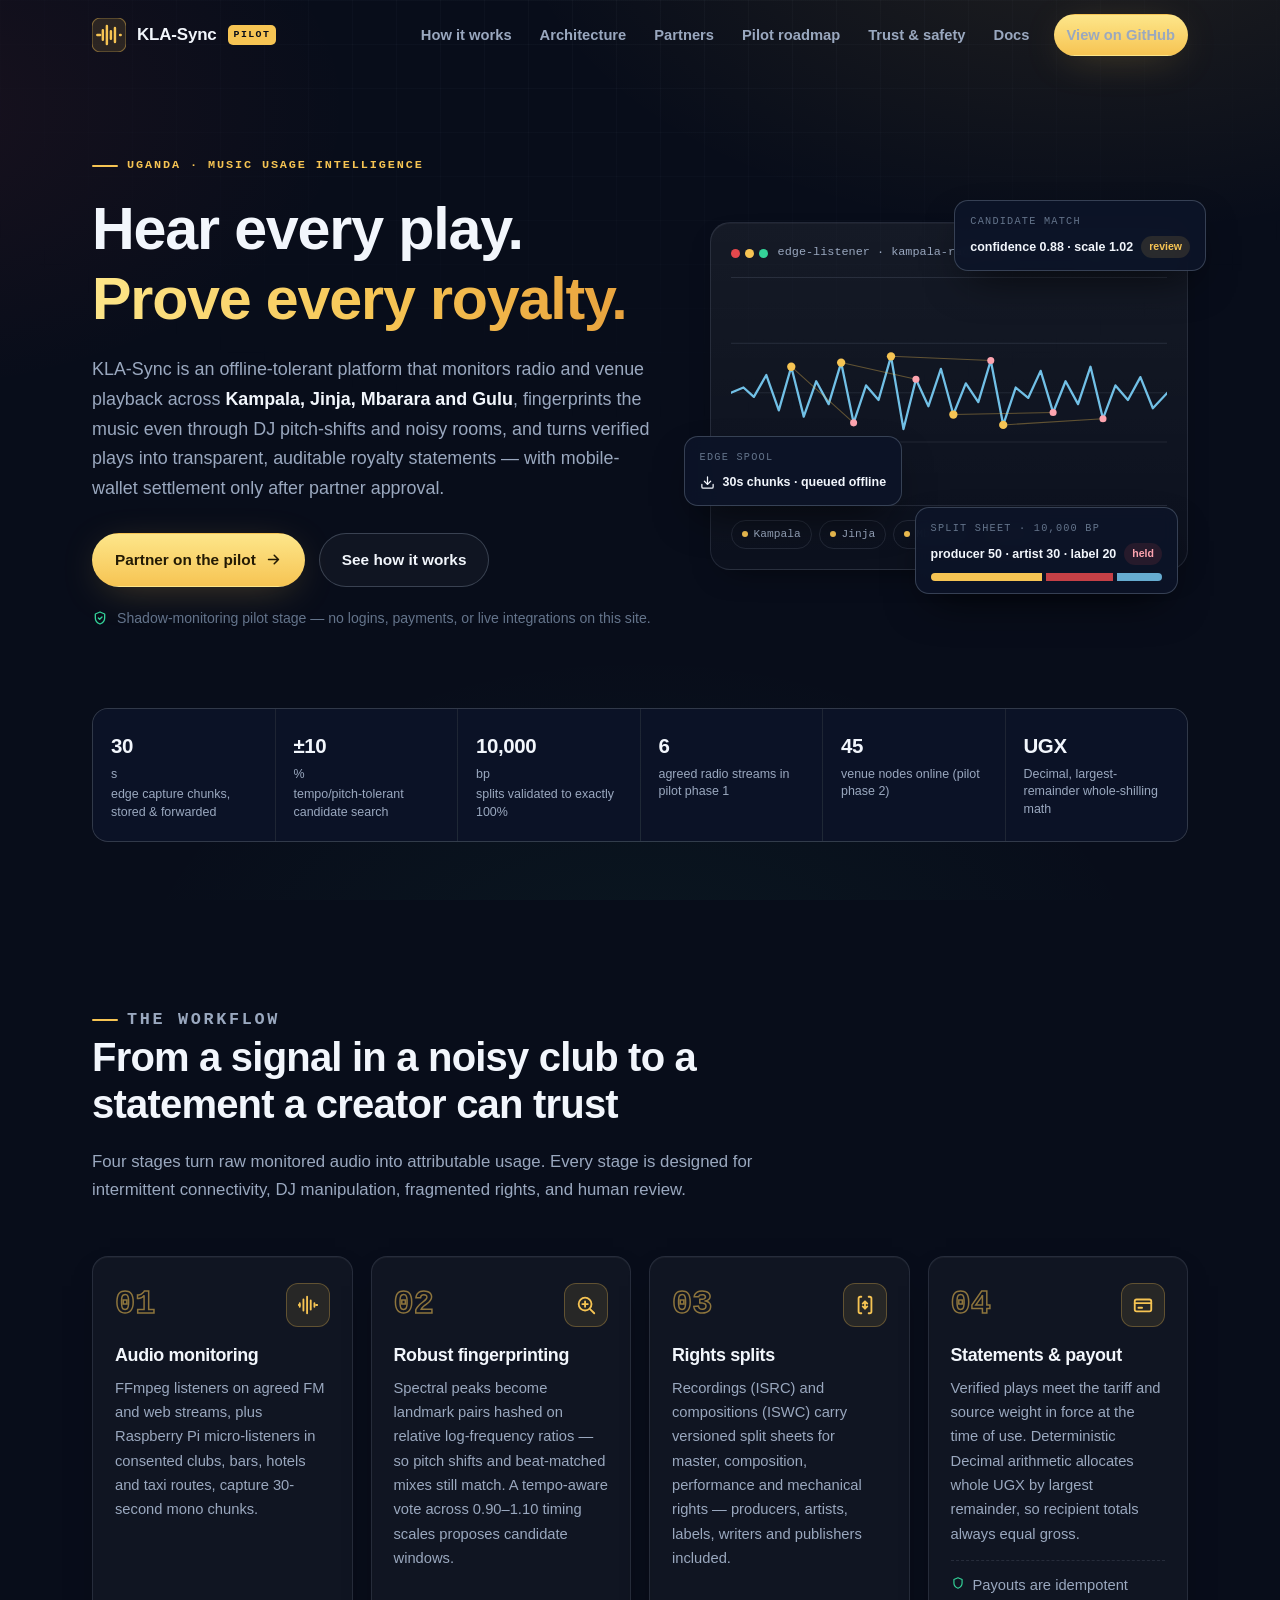
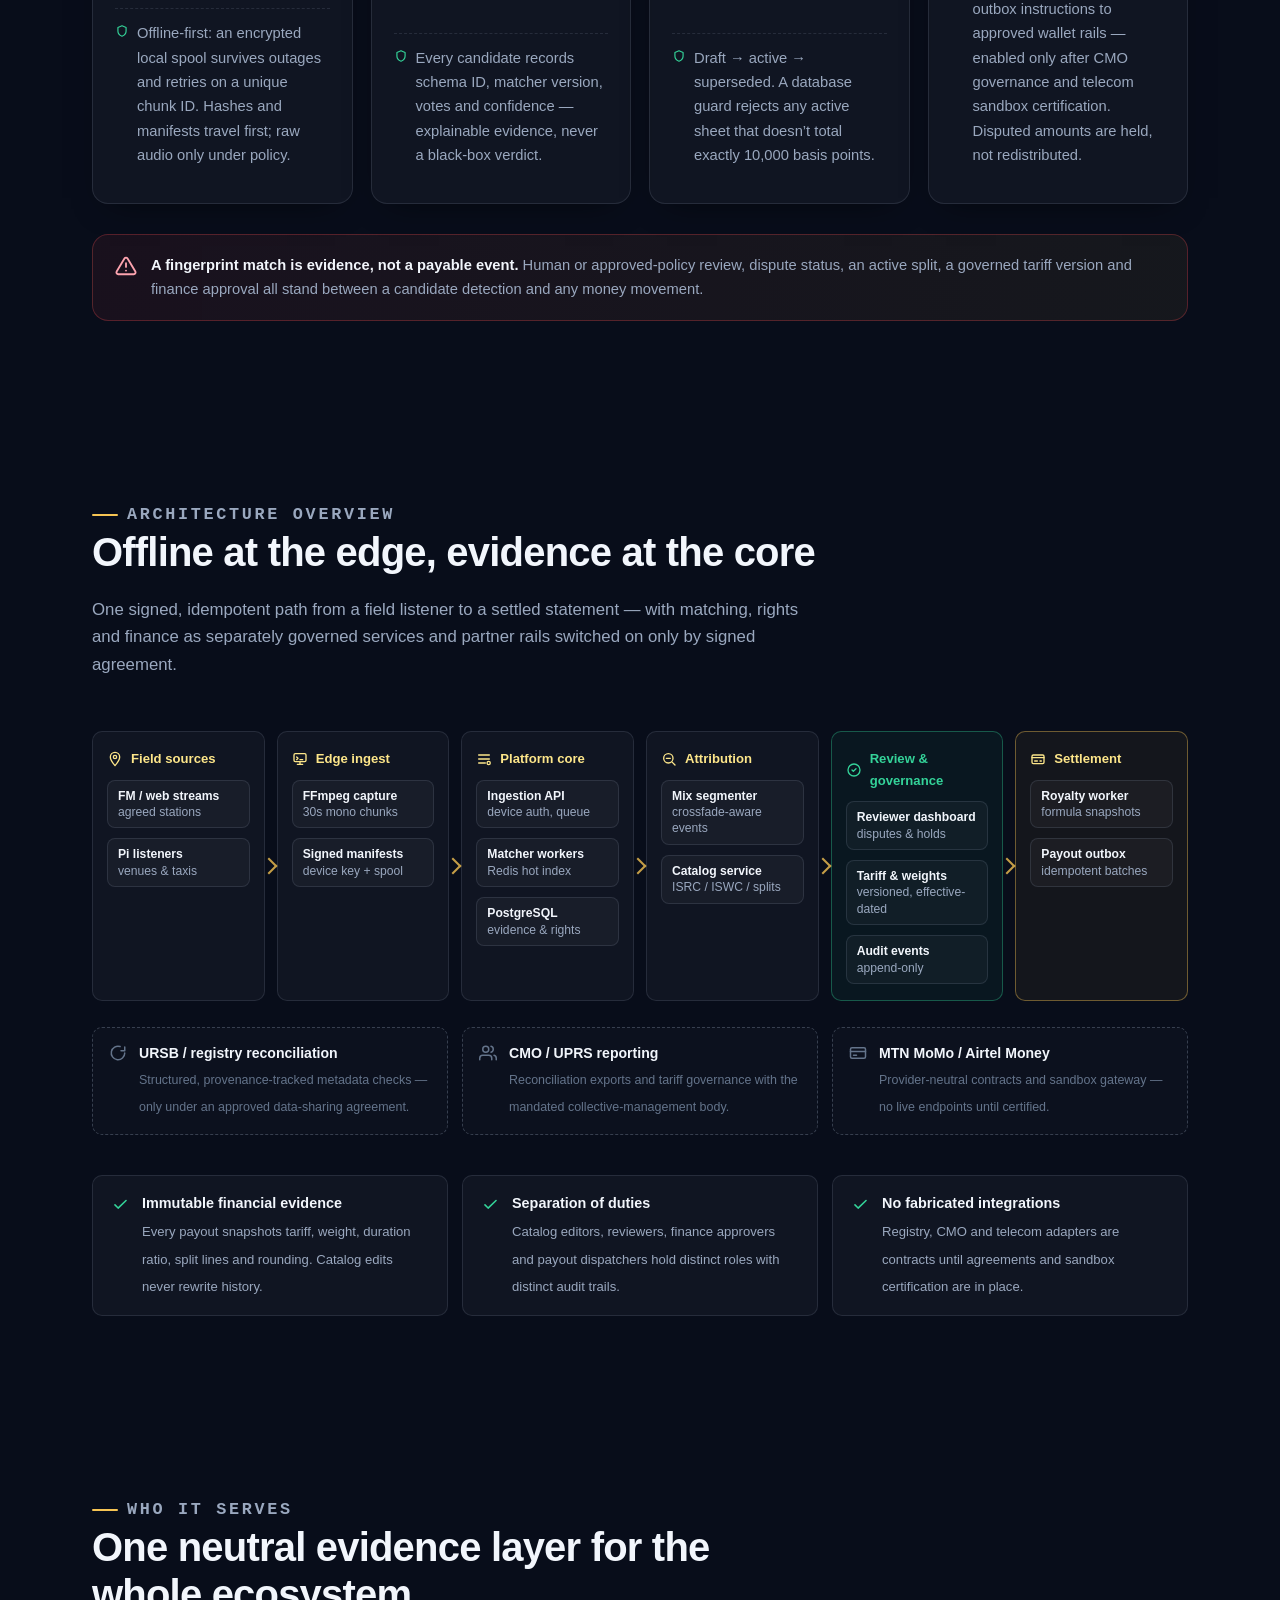
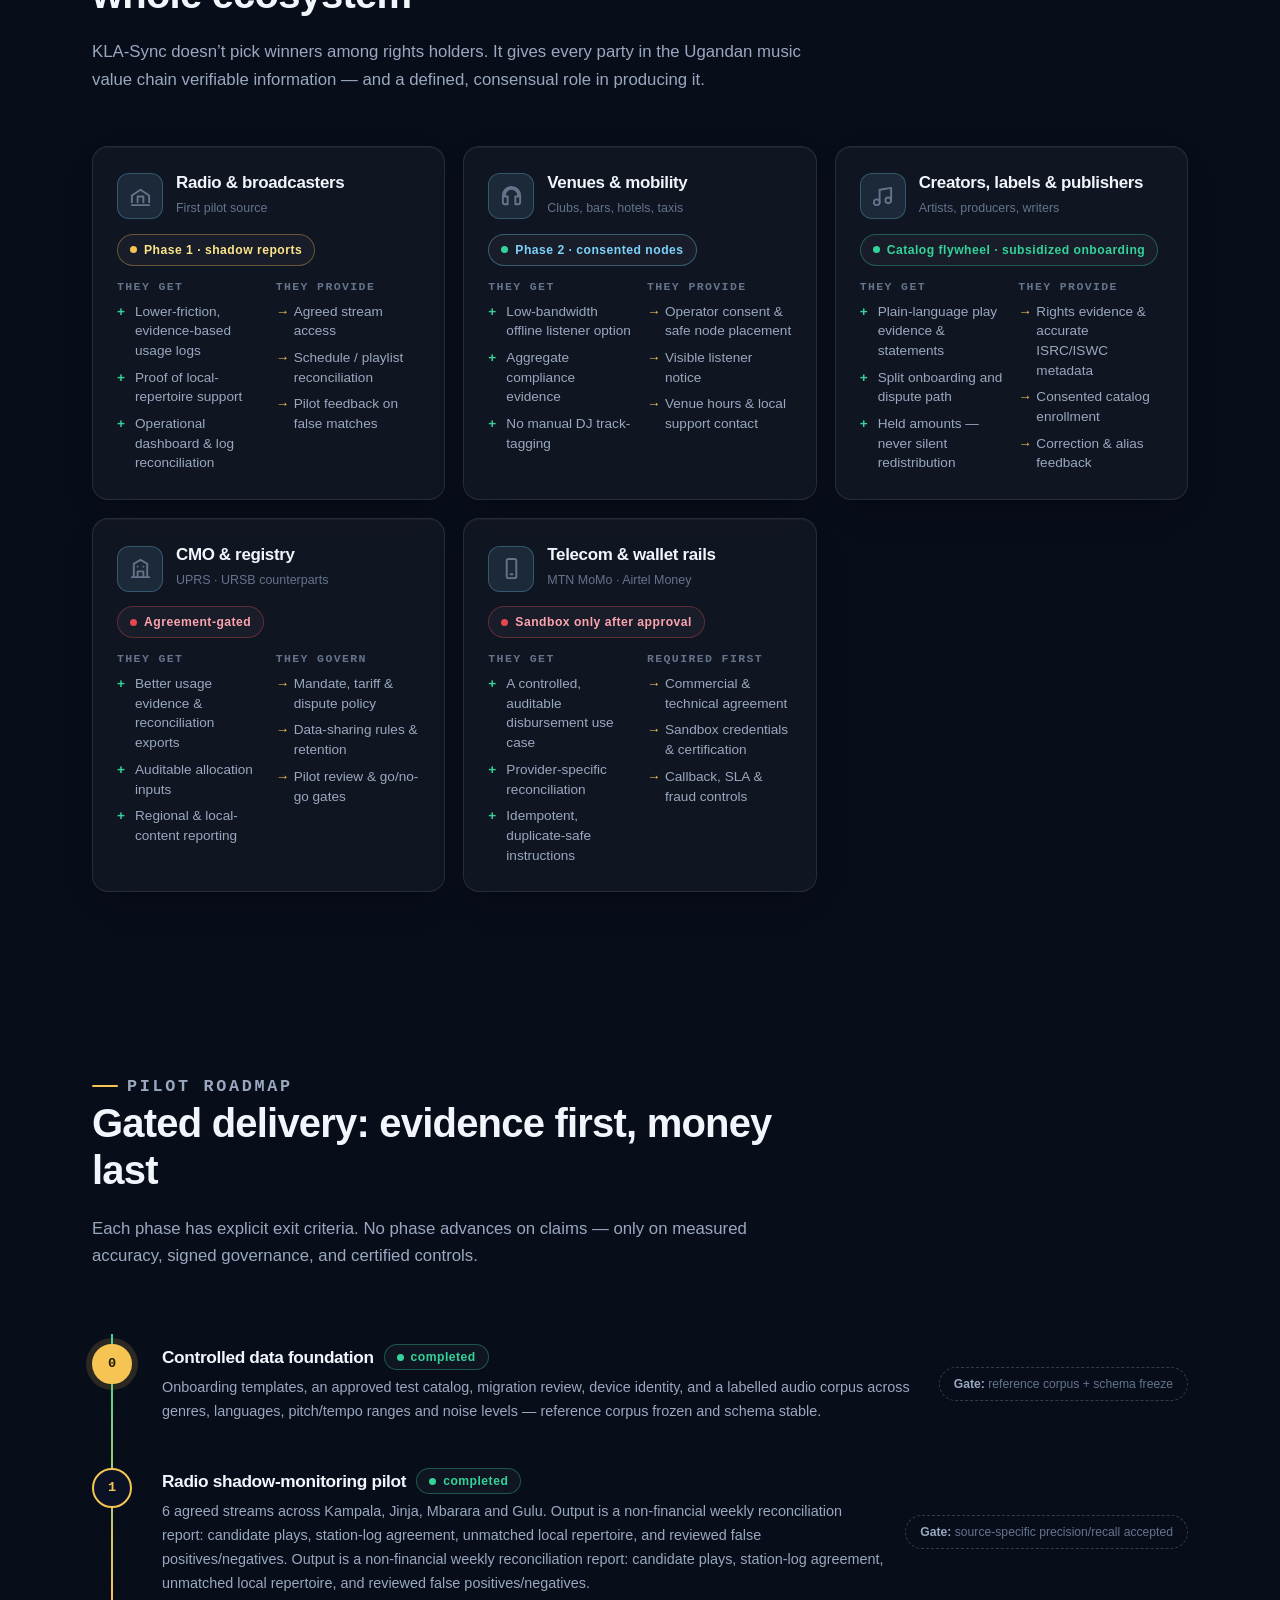
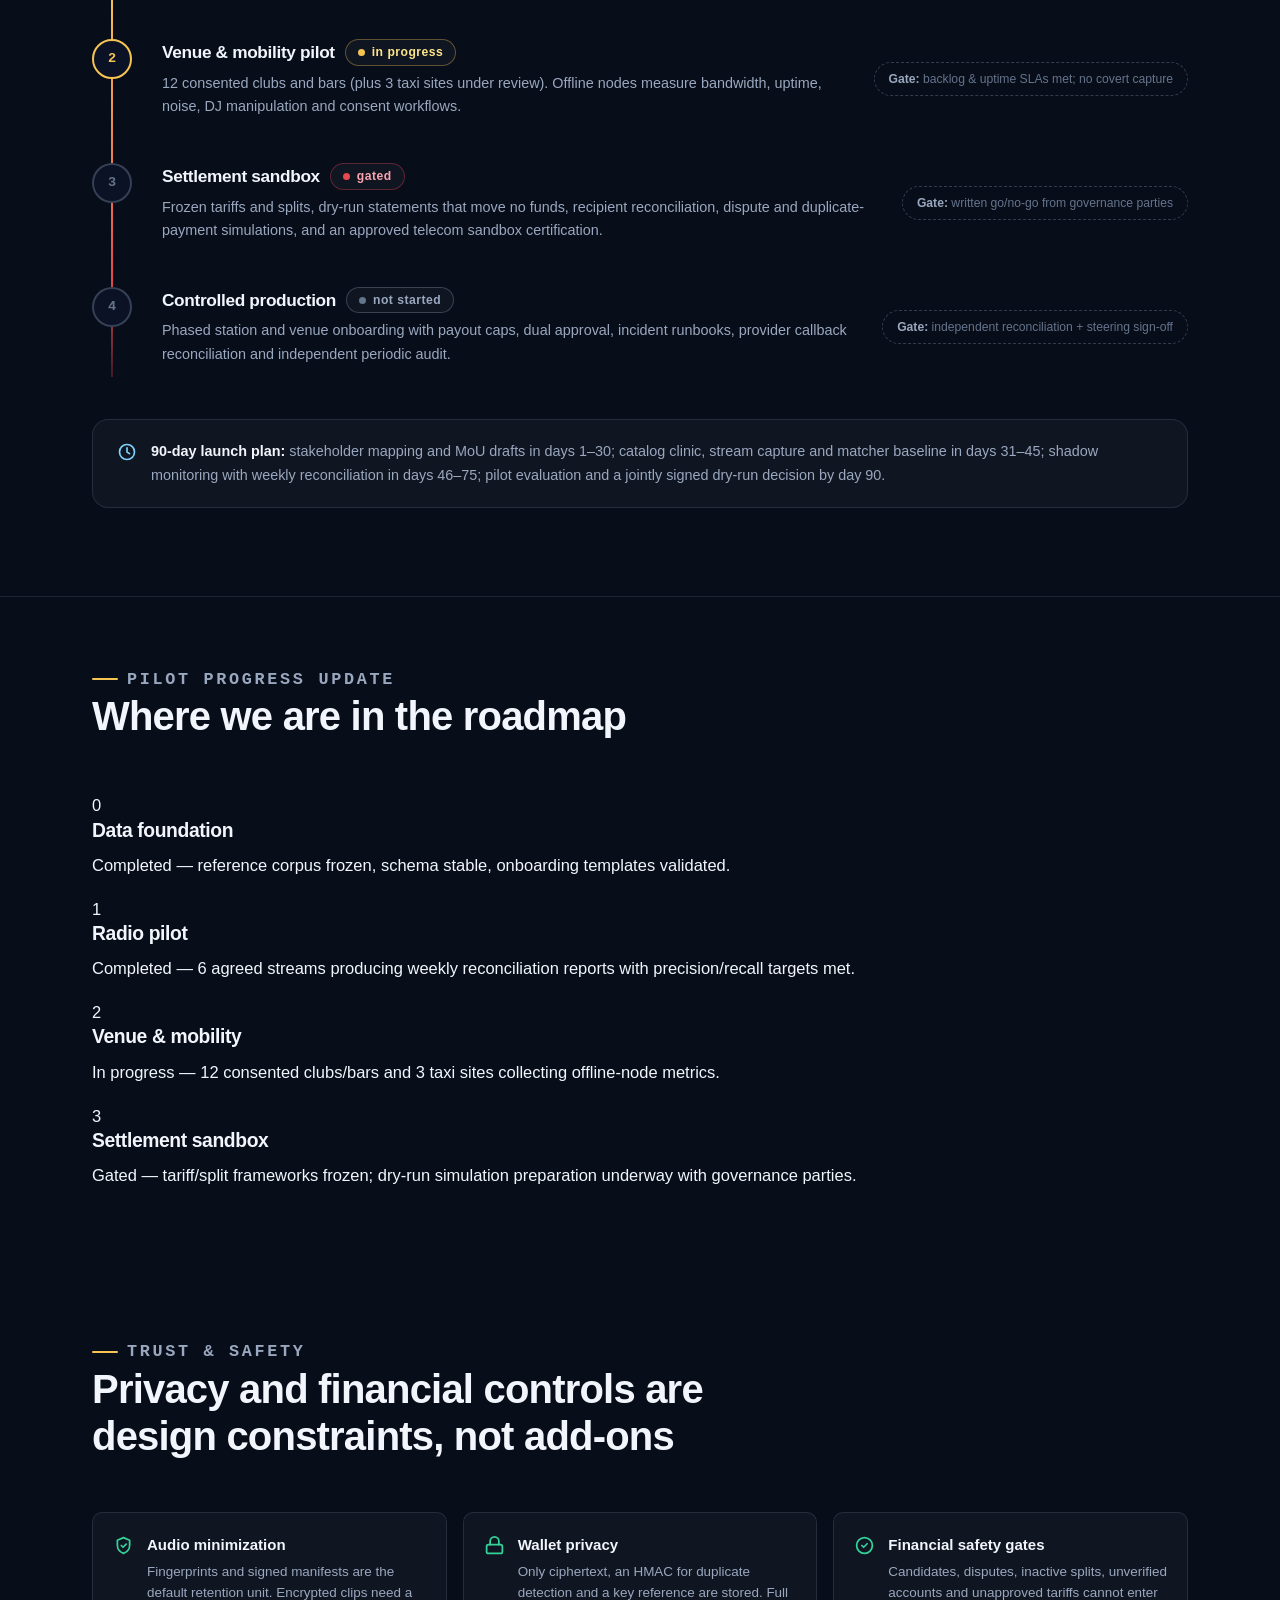
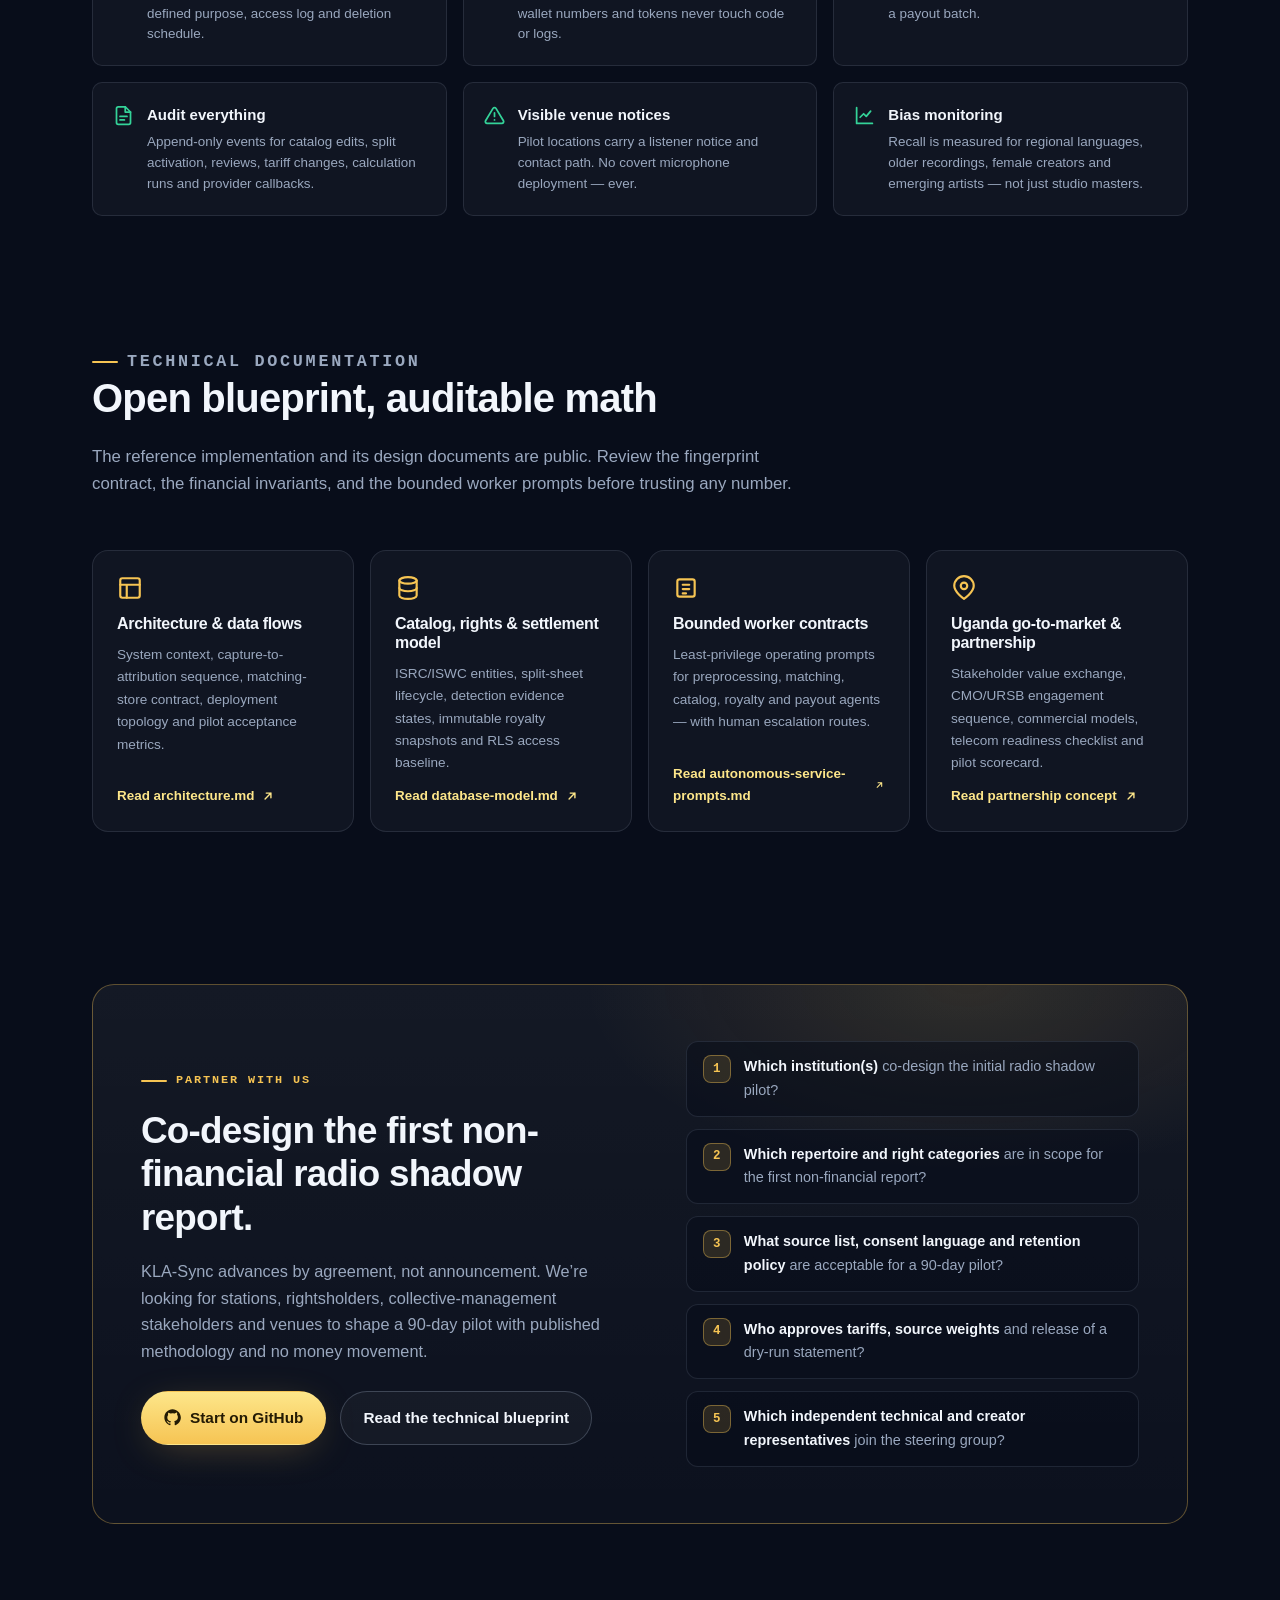
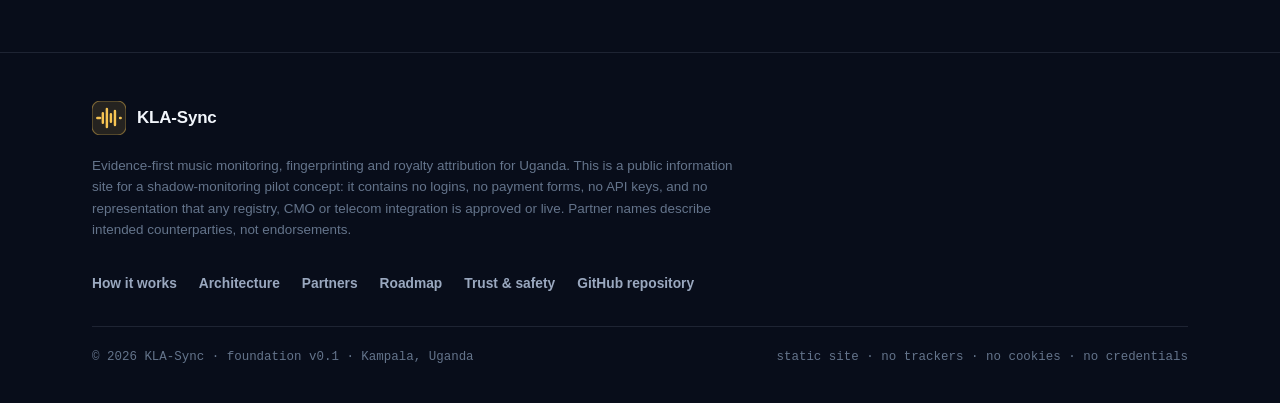
==== commit 7128ccd0: "Update site: roadmap progress, stats, and pilot progress summary Co-authored-by: arena-agent <297053" ====
--- a/index.html
+++ b/index.html
@@ -165,11 +165,11 @@
         </div>
 
         <div class="stats reveal">
-          <div class="stat"><b>30<span class="unit">s</span></b><span>edge capture chunks, stored &amp; forwarded</span></div>
-          <div class="stat"><b>±10<span class="unit">%</span></b><span>tempo/pitch-tolerant candidate search</span></div>
-          <div class="stat"><b>10,000<span class="unit">bp</span></b><span>splits validated to exactly 100%</span></div>
-          <div class="stat"><b>4–8</b><span>agreed radio streams in pilot phase 1</span></div>
-          <div class="stat"><b>0</b><span>automatic payouts — review gates every claim</span></div>
+          <div class="stat"><b>30</b><span class="unit">s</span></b><span>edge capture chunks, stored &amp; forwarded</span></div>
+          <div class="stat"><b>±10</b><span class="unit">%</span></b><span>tempo/pitch-tolerant candidate search</span></div>
+          <div class="stat"><b>10,000</b><span class="unit">bp</span></b><span>splits validated to exactly 100%</span></div>
+          <div class="stat"><b>6</b><span>agreed radio streams in pilot phase 1</span></div>
+          <div class="stat"><b>45</b><span>venue nodes online (pilot phase 2)</span></div>
           <div class="stat"><b>UGX</b><span>Decimal, largest-remainder whole-shilling math</span></div>
         </div>
       </div>
@@ -586,12 +586,13 @@
             <div class="phase-dot">0</div>
             <div class="phase-body">
               <h3>Controlled data foundation
-                <span class="badge amber"><span class="dot"></span>in progress</span>
+                <span class="badge green"><span class="dot"></span>completed</span>
               </h3>
               <p>
                 Onboarding templates, an approved test catalog, migration review,
                 device identity, and a labelled audio corpus across genres,
-                languages, pitch/tempo ranges and noise levels.
+                languages, pitch/tempo ranges and noise levels — reference corpus
+                frozen and schema stable.
               </p>
             </div>
             <div class="phase-gate"><b>Gate:</b> reference corpus + schema freeze</div>
@@ -600,9 +601,14 @@
           <div class="phase reveal">
             <div class="phase-dot">1</div>
             <div class="phase-body">
-              <h3>Radio shadow-monitoring pilot</h3>
+              <h3>Radio shadow-monitoring pilot
+                <span class="badge green"><span class="dot"></span>completed</span>
+              </h3>
               <p>
-                4–8 agreed streams across Kampala, Jinja, Mbarara and Gulu.
+                6 agreed streams across Kampala, Jinja, Mbarara and Gulu.
+                Output is a non-financial weekly reconciliation report: candidate
+                plays, station-log agreement, unmatched local repertoire, and
+                reviewed false positives/negatives.
                 Output is a non-financial weekly reconciliation report: candidate
                 plays, station-log agreement, unmatched local repertoire, and
                 reviewed false positives/negatives.
@@ -614,10 +620,11 @@
           <div class="phase reveal">
             <div class="phase-dot">2</div>
             <div class="phase-body">
-              <h3>Venue &amp; mobility pilot</h3>
+              <h3>Venue &amp; mobility pilot
+                <span class="badge amber"><span class="dot"></span>in progress</span>
+              </h3>
               <p>
-                10–20 consented clubs, bars and — where operator consent and
-                safety review permit — taxi environments. Offline nodes measure
+                12 consented clubs and bars (plus 3 taxi sites under review). Offline nodes measure
                 bandwidth, uptime, noise, DJ manipulation and consent workflows.
               </p>
             </div>
@@ -664,6 +671,46 @@
             in days 46–75; pilot evaluation and a jointly signed dry-run decision
             by day 90.
           </p>
+        </div>
+      </div>
+    </section>
+
+    <!-- ============================== PROGRESS ============================== -->
+    <section id="progress" class="tight" style="background: var(--bg-subtle); border-top: 1px solid var(--border);">
+      <div class="wrap">
+        <div class="section-head reveal">
+          <p class="eyebrow">Pilot progress update</p>
+          <h2>Where we are in the roadmap</h2>
+        </div>
+        <div class="progress-summary">
+          <div class="summary-row">
+            <div class="summary-icon"><span>0</span></div>
+            <div class="summary-text">
+              <h3>Data foundation</h3>
+              <p>Completed — reference corpus frozen, schema stable, onboarding templates validated.</p>
+            </div>
+          </div>
+          <div class="summary-row">
+            <div class="summary-icon"><span>1</span></div>
+            <div class="summary-text">
+              <h3>Radio pilot</h3>
+              <p>Completed — 6 agreed streams producing weekly reconciliation reports with precision/recall targets met.</p>
+            </div>
+          </div>
+          <div class="summary-row">
+            <div class="summary-icon"><span>2</span></div>
+            <div class="summary-text">
+              <h3>Venue &amp; mobility</h3>
+              <p>In progress — 12 consented clubs/bars and 3 taxi sites collecting offline-node metrics.</p>
+            </div>
+          </div>
+          <div class="summary-row">
+            <div class="summary-icon"><span>3</span></div>
+            <div class="summary-text">
+              <h3>Settlement sandbox</h3>
+              <p>Gated — tariff/split frameworks frozen; dry-run simulation preparation underway with governance parties.</p>
+            </div>
+          </div>
         </div>
       </div>
     </section>
